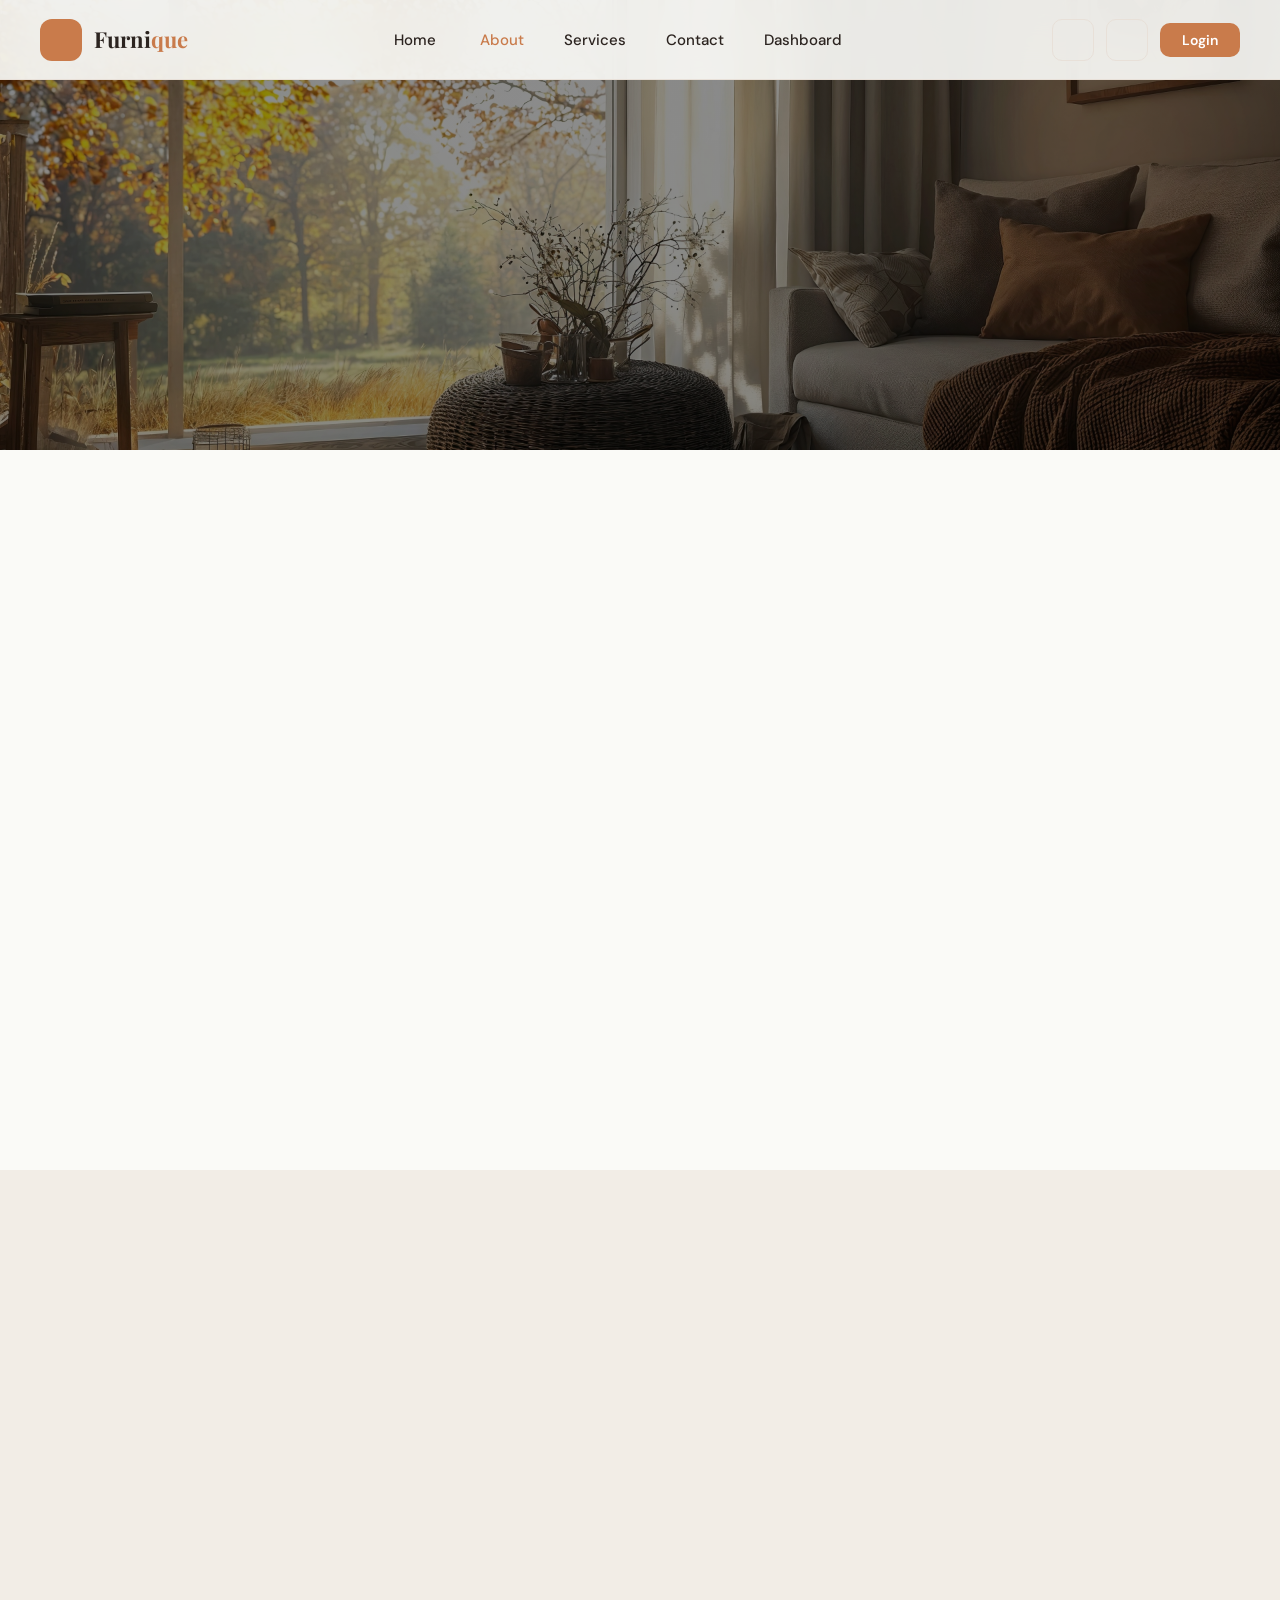
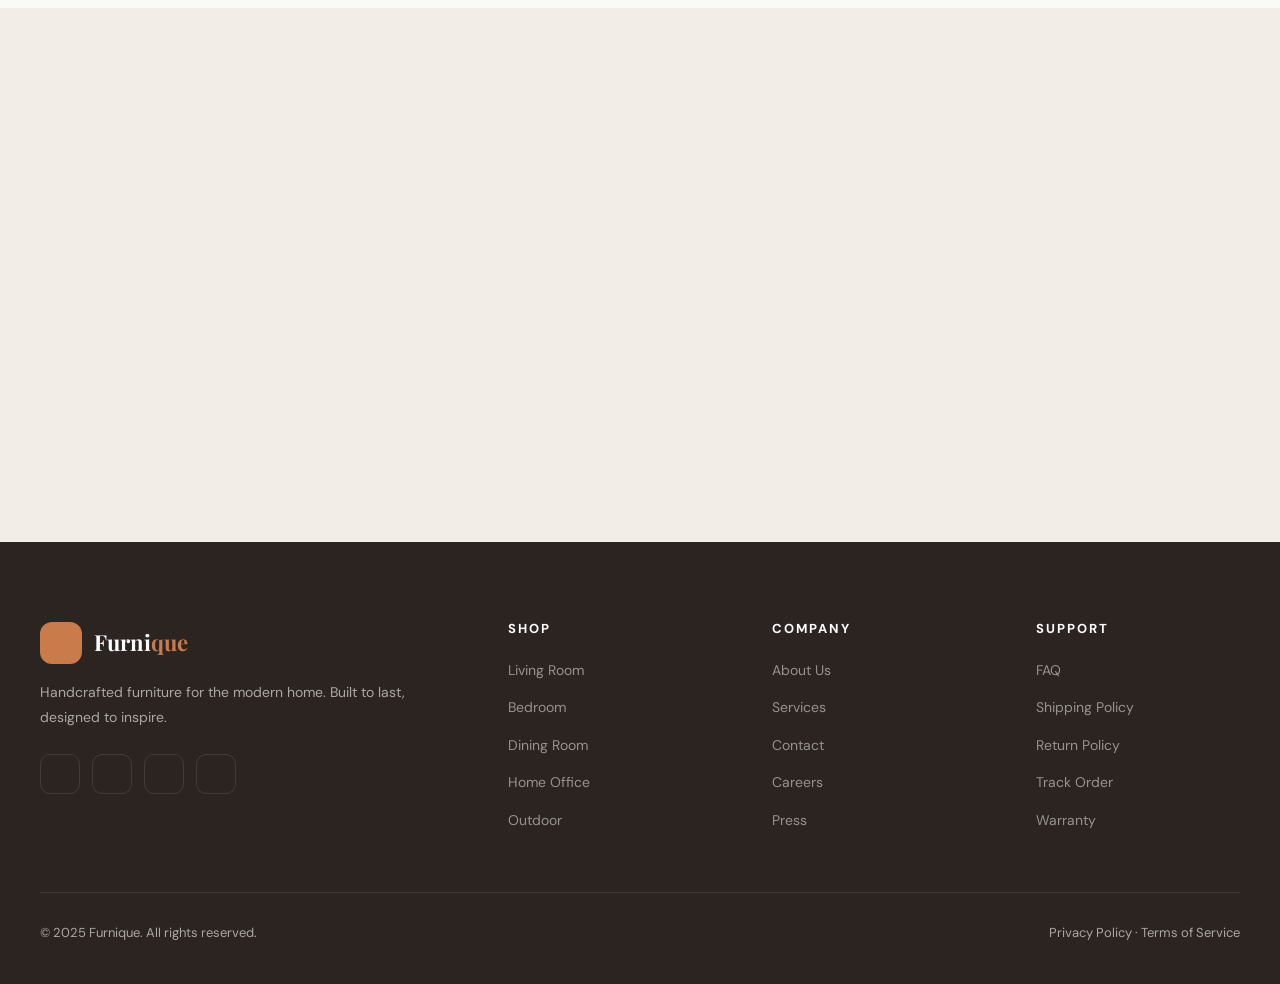
==== about.html @ b7946d6b "Initial commit" ====
<!DOCTYPE html>
<html lang="en" id="html-root">
<head>
  <meta charset="UTF-8" />
  <meta name="viewport" content="width=device-width,initial-scale=1.0" />
  <title>About Us | Furnique Premium Furniture</title>
  <meta name="description" content="Learn the story behind Furnique — 15 years of handcrafted furniture, design passion, and commitment to your dream home." />
  <link rel="stylesheet" href="style.css" />
  <link rel="icon" type="image/svg+xml" href="data:image/svg+xml,<svg xmlns='http://www.w3.org/2000/svg' viewBox='0 0 32 32'><rect width='32' height='32' rx='8' fill='%23C97B4B'/><text x='50%25' y='65%25' text-anchor='middle' font-size='20' fill='white' font-family='serif'>F</text></svg>" />
  <script src="https://unpkg.com/lucide@latest"></script>
</head>
<body>

  <div class="overlay" id="overlay" onclick="closeMobileNav()"></div>

  <nav class="mobile-nav" id="mobileNav">
    <div class="mobile-nav-header" style="height: 60px;">
      <button class="mobile-nav-close" onclick="closeMobileNav()"><i data-lucide="x"></i></button>
    </div>
    <ul>
      <li><a href="#" onclick="toggleMobileSub('mHome',event)">Home <i data-lucide="chevron-down"></i></a>
        <ul class="mobile-sub" id="mHome"><li><a href="index.html">Home 1</a></li><li><a href="home2.html">Home 2</a></li></ul></li>
      <li><a href="about.html" class="active">About</a></li>
      <li><a href="services.html">Services</a></li>
      <li><a href="contact.html">Contact</a></li>
      <li><a href="#" onclick="toggleMobileSub('mDash',event)">Dashboard <i data-lucide="chevron-down"></i></a>
        <ul class="mobile-sub" id="mDash">
          <li><a href="user-dashboard.html">User Dashboard</a></li>
          <li><a href="admin-dashboard.html">Admin Dashboard</a></li>
        </ul>
      </li>
    </ul>
    <a href="login.html" class="mobile-shop-btn">Login</a>
  </nav>

  <header class="header" id="mainHeader">
    <a href="index.html" class="logo">
      <div class="logo-icon"><i data-lucide="armchair"></i></div>
      <span class="logo-text">Furni<span>que</span></span>
    </a>
    <ul class="nav">
      <li><a href="#" onclick="toggleHeaderDropdown(this, event)">Home <i data-lucide="chevron-down"></i></a>
        <div class="dropdown"><a href="index.html">Home 1</a><a href="home2.html">Home 2</a></div></li>
      <li><a href="about.html" class="active">About</a></li>
      <li><a href="services.html">Services</a></li>
      <li><a href="contact.html">Contact</a></li>
      <li>
        <a href="#" onclick="toggleHeaderDropdown(this, event)">Dashboard <i data-lucide="chevron-down"></i></a>
        <div class="dropdown">
          <a href="user-dashboard.html">User Dashboard</a>
          <a href="admin-dashboard.html">Admin Dashboard</a>
        </div>
      </li>
    </ul>
    <div class="header-right">
      <button class="btn-theme" onclick="toggleDir()" title="Toggle RTL/LTR"><i data-lucide="globe"></i></button>
      <button class="btn-theme" onclick="toggleTheme()"><i data-lucide="moon" id="themeIcon"></i></button>
      <a href="login.html" class="btn-shop-now">Login</a>
      <button class="hamburger" onclick="openMobileNav()"><span></span><span></span><span></span></button>
    </div>
  </header>

  <main>
    <!-- Hero -->
    <section class="hero-inner-page hero-about">
      <div class="hero-page-orb" style="width:500px;height:500px;background:radial-gradient(circle,rgba(201,123,75,0.15),transparent);top:-100px;right:-100px;"></div>
      <div class="hero-page-orb" style="width:300px;height:300px;background:radial-gradient(circle,rgba(125,155,118,0.1),transparent);bottom:-50px;left:5%;"></div>
      <div class="hero-page-content reveal">
        <h1>Our <span class="gradient-text">Story</span></h1>
        <p>15 years of passion, precision, and a love for beautiful spaces.</p>
      </div>
    </section>

    <!-- Mission -->
    <section class="section-pad">
      <div class="container">
        <div class="feature-split">
          <div class="feature-img reveal-left">
            <img src="https://images.unsplash.com/photo-1616486338812-3dadae4b4ace?auto=format&fit=crop&w=800&q=80" alt="Our Workshop" />
          </div>
          <div class="feature-content reveal-right">
            <div class="tag"><i data-lucide="heart" style="width:14px"></i> Our Mission</div>
            <h2>Crafting Spaces That <span class="gradient-text">Feel Like Home</span></h2>
            <p>Founded in 2010 in Copenhagen, Furnique was born from a simple belief: every home deserves furniture that tells its owner's unique story. We partner with master craftsmen across Scandinavia and Southeast Asia to bring you pieces that are as durable as they are beautiful.</p>
            <p style="margin-top: 16px; font-size: 16px; color: var(--text-muted); line-height: 1.8;">Today, we serve over 12,000 families across 30 countries — each one with a home they're proud to show off.</p>
            <div style="margin-top: 40px;">
              <a href="contact.html" class="btn-primary">Get in Touch <i data-lucide="arrow-right" style="width:16px"></i></a>
            </div>
          </div>
        </div>
      </div>
    </section>

    <!-- Values -->
    <section class="section-pad" style="background:var(--bg-secondary);">
      <div class="container">
        <div class="section-header reveal">
          <div class="tag"><i data-lucide="diamond" style="width:14px"></i> What We Stand For</div>
          <h2>Our Core <span class="gradient-text">Values</span></h2>
          <p>The principles that guide every piece we craft and every relationship we build.</p>
        </div>
        <div class="values-grid">
          <div class="value-card reveal">
            <div class="value-icon"><i data-lucide="leaf"></i></div>
            <h4>Sustainability</h4>
            <p>We source only from certified sustainable forests and use eco-friendly finishes across our entire range.</p>
          </div>
          <div class="value-card reveal delay-1">
            <div class="value-icon"><i data-lucide="gem"></i></div>
            <h4>Quality First</h4>
            <p>Every joint, every finish, every fabric is selected for lifetime durability and aesthetic excellence.</p>
          </div>
          <div class="value-card reveal delay-2">
            <div class="value-icon"><i data-lucide="users"></i></div>
            <h4>Customer Focus</h4>
            <p>From consultation to delivery, we're with you every step — because your satisfaction is our success.</p>
          </div>
          <div class="value-card reveal delay-3">
            <div class="value-icon"><i data-lucide="paintbrush"></i></div>
            <h4>Design Excellence</h4>
            <p>Our in-house design team pushes the boundaries of form and function every single season.</p>
          </div>
          <div class="value-card reveal delay-4">
            <div class="value-icon"><i data-lucide="shield-check"></i></div>
            <h4>Trust & Integrity</h4>
            <p>We stand behind every piece with a 10-year warranty and transparent business practices.</p>
          </div>
          <div class="value-card reveal" style="transition-delay: 0.75s">
            <div class="value-icon"><i data-lucide="globe"></i></div>
            <h4>Global Reach</h4>
            <p>Serving 30+ countries with the same level of craft and care, no matter where you call home.</p>
          </div>
        </div>
      </div>
    </section>

    <!-- Stats -->
    <div class="stats-bar">
      <div class="stats-inner">
        <div class="stat-item reveal"><span class="stat-num">2010</span><div class="stat-label">Founded</div></div>
        <div class="stat-item reveal delay-1"><span class="stat-num">12K+</span><div class="stat-label">Happy Customers</div></div>
        <div class="stat-item reveal delay-2"><span class="stat-num">30+</span><div class="stat-label">Countries Served</div></div>
        <div class="stat-item reveal delay-3"><span class="stat-num">150+</span><div class="stat-label">Craftsmen</div></div>
      </div>
    </div>

    <!-- Team -->
    <section class="section-pad">
      <div class="container">
        <div class="section-header reveal">
          <div class="tag"><i data-lucide="users" style="width:14px"></i> Meet the Team</div>
          <h2>The <span class="gradient-text">Makers</span> Behind the Magic</h2>
          <p>A passionate team of designers, craftsmen, and customer advocates.</p>
        </div>
        <div class="team-grid">
          <div class="team-card reveal">
            <div class="team-img"><img src="https://i.pravatar.cc/300?img=11" alt="CEO" /></div>
            <div class="team-info">
              <h4>Erik Lindqvist</h4>
              <p>Founder & CEO</p>
            </div>
          </div>
          <div class="team-card reveal delay-1">
            <div class="team-img"><img src="https://i.pravatar.cc/300?img=5" alt="Design Lead" /></div>
            <div class="team-info">
              <h4>Amara Osei</h4>
              <p>Head of Design</p>
            </div>
          </div>
          <div class="team-card reveal delay-2">
            <div class="team-img"><img src="https://i.pravatar.cc/300?img=15" alt="Operations" /></div>
            <div class="team-info">
              <h4>Marco Vitelli</h4>
              <p>Operations Director</p>
            </div>
          </div>
          <div class="team-card reveal delay-3">
            <div class="team-img"><img src="https://i.pravatar.cc/300?img=20" alt="Customer Success" /></div>
            <div class="team-info">
              <h4>Sofia Andrade</h4>
              <p>Customer Experience Lead</p>
            </div>
          </div>
        </div>
      </div>
    </section>

    <!-- CTA -->
    <section class="section-pad" style="background:var(--bg-secondary)">
      <div class="container">
        <div class="newsletter-box reveal">
          <h2>Ready to Transform <span style="font-style:italic">Your Home?</span></h2>
          <p>Book a free design consultation and let our experts help you craft the perfect space.</p>
          <div style="display:flex;gap:16px;justify-content:center;flex-wrap:wrap;position:relative;z-index:1;">
            <a href="contact.html" class="btn-primary" style="background:#fff;color:var(--accent)">Book Consultation <i data-lucide="calendar" style="width:16px"></i></a>
            <a href="index.html" class="btn-primary" style="background:rgba(255,255,255,0.15)">Explore Shop <i data-lucide="arrow-right" style="width:16px"></i></a>
          </div>
        </div>
      </div>
    </section>
  </main>

  <footer class="footer">
    <div class="footer-inner">
      <div class="footer-brand">
        <a href="index.html" class="logo"><div class="logo-icon"><i data-lucide="armchair"></i></div><span class="logo-text">Furni<span>que</span></span></a>
        <p class="footer-desc">Handcrafted furniture for the modern home. Built to last, designed to inspire.</p>
        <div class="footer-socials">
          <a href="#" class="social-btn"><i data-lucide="instagram" style="width:18px"></i></a>
          <a href="#" class="social-btn"><i data-lucide="facebook" style="width:18px"></i></a>
          <a href="#" class="social-btn"><i data-lucide="twitter" style="width:18px"></i></a>
          <a href="#" class="social-btn"><i data-lucide="youtube" style="width:18px"></i></a>
        </div>
      </div>
      <div class="footer-col"><h5>Shop</h5><ul><li><a href="#">Living Room</a></li><li><a href="#">Bedroom</a></li><li><a href="#">Dining Room</a></li><li><a href="#">Home Office</a></li><li><a href="#">Outdoor</a></li></ul></div>
      <div class="footer-col"><h5>Company</h5><ul><li><a href="about.html" class="active">About Us</a></li><li><a href="services.html">Services</a></li><li><a href="contact.html">Contact</a></li><li><a href="#">Careers</a></li><li><a href="#">Press</a></li></ul></div>
      <div class="footer-col"><h5>Support</h5><ul><li><a href="#">FAQ</a></li><li><a href="#">Shipping Policy</a></li><li><a href="#">Return Policy</a></li><li><a href="#">Track Order</a></li><li><a href="#">Warranty</a></li></ul></div>
    </div>
    <div class="footer-bottom"><p>© 2025 Furnique. All rights reserved.</p><p>Privacy Policy · Terms of Service</p></div>
  </footer>

  <script>
    lucide.createIcons();
    window.addEventListener('scroll', () => document.getElementById('mainHeader').classList.toggle('scrolled', window.scrollY > 50));
    function toggleTheme() { document.body.classList.toggle('dark'); const i = document.getElementById('themeIcon'); i.setAttribute('data-lucide', document.body.classList.contains('dark') ? 'sun' : 'moon'); lucide.createIcons(); }
    function toggleDir() { const h = document.documentElement; h.setAttribute('dir', h.getAttribute('dir') === 'rtl' ? 'ltr' : 'rtl'); }
    function openMobileNav() { document.getElementById('mobileNav').classList.add('open'); document.getElementById('overlay').classList.add('open'); document.querySelectorAll('.mobile-sub').forEach(s => s.classList.remove('open')); }
    function closeMobileNav() { document.getElementById('mobileNav').classList.remove('open'); document.getElementById('overlay').classList.remove('open'); }
    function toggleMobileSub(id, e) { e.preventDefault(); document.getElementById(id).classList.toggle('open'); }
    function toggleHeaderDropdown(el, e) {
      e.preventDefault(); e.stopPropagation();
      const d = el.nextElementSibling;
      document.querySelectorAll('.dropdown').forEach(dd => { if (dd !== d) dd.classList.remove('open'); });
      d.classList.toggle('open');
    }
    window.addEventListener('click', (e) => {
      if (!e.target.closest('.nav > li')) {
        document.querySelectorAll('.dropdown').forEach(d => d.classList.remove('open'));
      }
    });
    const ro = new IntersectionObserver(e => e.forEach(x => { if (x.isIntersecting) x.target.classList.add('visible'); }), { threshold: 0.1 });
    document.querySelectorAll('.reveal, .reveal-left, .reveal-right').forEach(el => ro.observe(el));
  </script>
</body>
</html>
---- style.css ----
/* ═══════════════════════════════════════════════════
   FURNIQUE — Premium Furniture E-Commerce
   Font: Playfair Display (headings) + DM Sans (body)
═══════════════════════════════════════════════════ */

@import url('https://fonts.googleapis.com/css2?family=Playfair+Display:ital,wght@0,400;0,600;0,700;0,800;1,400;1,700&family=DM+Sans:wght@300;400;500;600;700&display=swap');

/* ── CSS Variables ─────────────────────────────── */
:root {
  --bg-primary: #FAFAF7;
  --bg-secondary: #F2EDE6;
  --bg-card: #FFFFFF;
  --bg-card2: #F7F4EF;
  --text-primary: #2C2420;
  --text-muted: #8B7D75;
  --accent: #C97B4B;
  /* terracotta */
  --accent-dark: #A35D30;
  --sage: #7D9B76;
  --navy: #2D3A5E;
  --cream: #F2EDE6;
  --border: #E8E0D8;
  --border-dark: #D0C5BA;
  --shadow: 0 4px 30px rgba(44, 36, 32, 0.08);
  --shadow-lg: 0 20px 60px rgba(44, 36, 32, 0.15);
  --radius: 16px;
  --radius-lg: 32px;
  --transition: 0.3s ease;
  --header-h: 80px;
}

/* Dark theme */
.dark {
  --bg-primary: #1A1714;
  --bg-secondary: #211E1A;
  --bg-card: #272220;
  --bg-card2: #2E2A26;
  --text-primary: #F5EFE8;
  --text-muted: #A09080;
  --border: rgba(255, 255, 255, 0.08);
  --border-dark: rgba(255, 255, 255, 0.15);
  --shadow: 0 4px 30px rgba(0, 0, 0, 0.4);
  --shadow-lg: 0 20px 60px rgba(0, 0, 0, 0.6);
}

/* ── Reset ──────────────────────────────────────── */
*,
*::before,
*::after {
  box-sizing: border-box;
  margin: 0;
  padding: 0;
}

html {
  scroll-behavior: smooth;
}

body {
  font-family: 'DM Sans', sans-serif;
  background: var(--bg-primary);
  color: var(--text-primary);
  line-height: 1.6;
  transition: background var(--transition), color var(--transition);
  overflow-x: hidden;
}

img {
  max-width: 100%;
  display: block;
}

a {
  color: inherit;
}

ul {
  list-style: none;
}

button {
  cursor: pointer;
  font-family: inherit;
}

/* ── Typography ─────────────────────────────────── */
h1,
h2,
h3,
h4,
h5 {
  font-family: 'Playfair Display', serif;
  line-height: 1.15;
  color: var(--text-primary);
}

.gradient-text {
  background: linear-gradient(135deg, var(--accent), #E8A87C, var(--accent-dark));
  -webkit-background-clip: text;
  -webkit-text-fill-color: transparent;
  background-clip: text;
}

.tag {
  display: inline-flex;
  align-items: center;
  gap: 8px;
  background: rgba(201, 123, 75, 0.1);
  border: 1px solid rgba(201, 123, 75, 0.3);
  color: var(--accent);
  padding: 6px 16px;
  border-radius: 50px;
  font-size: 12px;
  font-weight: 600;
  letter-spacing: 2px;
  text-transform: uppercase;
  margin-bottom: 20px;
}

/* ── Container ──────────────────────────────────── */
.container {
  max-width: 1280px;
  margin: 0 auto;
  padding: 0 40px;
}

.section-pad {
  padding: 100px 40px;
}

/* ── Section Header ─────────────────────────────── */
.section-header {
  text-align: center;
  margin-bottom: 60px;
}

.section-header h2 {
  font-size: clamp(32px, 4vw, 52px);
  margin-bottom: 16px;
}

.section-header p {
  color: var(--text-muted);
  font-size: 16px;
  max-width: 520px;
  margin: 0 auto;
}

/* ── Buttons ────────────────────────────────────── */
.btn-primary {
  display: inline-flex;
  align-items: center;
  gap: 10px;
  background: var(--accent);
  color: #fff;
  padding: 16px 34px;
  border-radius: 50px;
  font-family: 'DM Sans', sans-serif;
  font-weight: 600;
  font-size: 15px;
  border: none;
  text-decoration: none;
  transition: all 0.3s ease;
  line-height: 1;
}

.btn-primary:hover {
  background: var(--accent-dark);
  transform: translateY(-2px);
  box-shadow: 0 12px 30px rgba(201, 123, 75, 0.4);
}

.btn-secondary {
  display: inline-flex;
  align-items: center;
  gap: 10px;
  background: transparent;
  color: var(--text-primary);
  padding: 16px 34px;
  border-radius: 50px;
  font-family: 'DM Sans', sans-serif;
  font-weight: 600;
  font-size: 15px;
  border: 2px solid var(--border-dark);
  text-decoration: none;
  transition: all 0.3s ease;
  line-height: 1;
}

.btn-secondary:hover {
  border-color: var(--accent);
  color: var(--accent);
  transform: translateY(-2px);
}

.btn-outline {
  display: inline-flex;
  align-items: center;
  gap: 10px;
  background: transparent;
  color: var(--accent);
  padding: 12px 28px;
  border-radius: 50px;
  font-weight: 600;
  font-size: 14px;
  border: 2px solid var(--accent);
  text-decoration: none;
  transition: all 0.3s ease;
}

.btn-outline:hover {
  background: var(--accent);
  color: #fff;
}

/* ── Header ─────────────────────────────────────── */
.header {
  position: fixed;
  top: 0;
  left: 0;
  right: 0;
  z-index: 1000;
  height: var(--header-h);
  display: flex;
  align-items: center;
  justify-content: space-between;
  padding: 0 40px;
  background: rgba(250, 250, 247, 0.92);
  backdrop-filter: blur(20px);
  border-bottom: 1px solid var(--border);
  transition: all var(--transition);
}

@media (max-width: 768px) {
  .header { padding: 0 20px; }
  .header-right { gap: 8px; }
}

@media (max-width: 480px) {
  .header { padding: 0 12px; }
  .header-right { gap: 6px; }
  .logo { gap: 8px; }
}

.dark .header {
  background: rgba(26, 23, 20, 0.92);
}

.header.scrolled {
  box-shadow: var(--shadow);
}

/* Logo */
.logo {
  display: flex;
  align-items: center;
  gap: 12px;
  text-decoration: none;
}

.logo-icon {
  width: 42px;
  height: 42px;
  background: var(--accent);
  border-radius: 12px;
  display: flex;
  align-items: center;
  justify-content: center;
  color: #fff;
}

.logo-icon svg {
  width: 22px;
  height: 22px;
}

.logo-text {
  font-family: 'Playfair Display', serif;
  font-size: 22px;
  font-weight: 700;
  color: var(--text-primary);
}

.logo-text span {
  color: var(--accent);
}

/* Nav */
.nav {
  display: flex;
  align-items: center;
  gap: 8px;
}

.nav>li {
  position: relative;
}

.nav>li>a {
  display: flex;
  align-items: center;
  gap: 4px;
  padding: 8px 16px;
  font-size: 15px;
  font-weight: 500;
  color: var(--text-primary);
  text-decoration: none;
  border-radius: 8px;
  transition: all var(--transition);
}

.nav>li>a:hover,
.nav>li>a.active {
  color: var(--accent);
}

.nav>li>a .lucide {
  width: 14px;
  height: 14px;
}

/* Dropdown */
.dropdown {
  display: none;
  position: absolute;
  top: calc(100% + 10px);
  left: 50%;
  transform: translateX(-50%);
  background: var(--bg-card);
  border: 1px solid var(--border);
  border-radius: 16px;
  padding: 8px;
  min-width: 180px;
  box-shadow: var(--shadow-lg);
  z-index: 100;
}

.dropdown.open {
  display: block;
}

.dropdown a {
  display: block;
  padding: 10px 16px;
  font-size: 14px;
  font-weight: 500;
  color: var(--text-muted);
  text-decoration: none;
  border-radius: 10px;
  transition: all var(--transition);
  white-space: nowrap;
}

.dropdown a:hover,
.dropdown a.active {
  background: var(--bg-secondary);
  color: var(--accent);
}

/* Header Right */
.header-right {
  display: flex;
  align-items: center;
  gap: 12px;
}

.btn-header-icon {
  width: 42px;
  height: 42px;
  border-radius: 10px;
  border: 1px solid var(--border);
  background: transparent;
  color: var(--text-primary);
  display: flex;
  align-items: center;
  justify-content: center;
  transition: all var(--transition);
  position: relative;
}

.btn-header-icon:hover {
  background: var(--bg-secondary);
  border-color: var(--accent);
  color: var(--accent);
}

.btn-header-icon .badge {
  position: absolute;
  top: -5px;
  right: -5px;
  width: 18px;
  height: 18px;
  background: var(--accent);
  border-radius: 50%;
  font-size: 10px;
  font-weight: 700;
  color: #fff;
  display: flex;
  align-items: center;
  justify-content: center;
}

.btn-shop-now {
  background: var(--accent);
  color: #fff;
  border: none;
  padding: 10px 22px;
  border-radius: 10px;
  font-family: 'DM Sans', sans-serif;
  font-weight: 600;
  font-size: 14px;
  text-decoration: none;
  transition: all var(--transition);
  line-height: 1;
  display: flex;
  align-items: center;
  gap: 6px;
}

.btn-shop-now:hover {
  background: var(--accent-dark);
  transform: translateY(-2px);
}

/* Hamburger */
.hamburger {
  display: none;
  flex-direction: column;
  gap: 5px;
  background: none;
  border: none;
  padding: 4px;
}

.hamburger span {
  display: block;
  width: 24px;
  height: 2px;
  background: var(--text-primary);
  border-radius: 2px;
  transition: all var(--transition);
}

/* Theme Toggle */
.btn-theme {
  width: 42px;
  height: 42px;
  border-radius: 10px;
  border: 1px solid var(--border);
  background: transparent;
  color: var(--text-primary);
  display: flex;
  align-items: center;
  justify-content: center;
  transition: all var(--transition);
}

.btn-theme:hover {
  border-color: var(--accent);
  color: var(--accent);
}

/* ── Mobile Nav ─────────────────────────────────── */
.overlay {
  display: none;
  position: fixed;
  inset: 0;
  background: rgba(0, 0, 0, 0.5);
  z-index: 999;
}

.overlay.open {
  display: block;
}

.mobile-nav {
  position: fixed;
  top: 0;
  left: -100%;
  width: 300px;
  height: 100%;
  background: var(--bg-card);
  z-index: 1001;
  padding: 30px 24px;
  overflow-y: auto;
  transition: left 0.4s ease;
  border-right: 1px solid var(--border);
}

.mobile-nav.open {
  left: 0;
}

.mobile-nav-header {
  display: flex;
  align-items: center;
  justify-content: space-between;
  margin-bottom: 30px;
}

.mobile-nav-close {
  width: 36px;
  height: 36px;
  border-radius: 8px;
  border: 1px solid var(--border);
  background: transparent;
  color: var(--text-muted);
  display: flex;
  align-items: center;
  justify-content: center;
}

.mobile-nav ul {
  display: flex;
  flex-direction: column;
  gap: 4px;
}

.mobile-nav ul li a {
  display: flex;
  align-items: center;
  justify-content: space-between;
  padding: 14px 16px;
  color: var(--text-primary);
  text-decoration: none;
  font-size: 15px;
  font-weight: 500;
  border-radius: 10px;
  transition: all var(--transition);
}

.mobile-nav ul li a:hover {
  background: var(--bg-secondary);
  color: var(--accent);
}

.mobile-nav .mobile-sub {
  display: none;
  padding-left: 16px;
}

.mobile-nav .mobile-sub.open {
  display: flex;
  flex-direction: column;
  gap: 4px;
}

.mobile-shop-btn {
  display: block;
  width: calc(100% - 32px);
  margin: 20px 16px;
  background: var(--accent);
  color: #fff;
  text-align: center;
  padding: 16px;
  border-radius: 12px;
  font-weight: 700;
  font-size: 15px;
  text-decoration: none;
}

/* ── Hero Section ───────────────────────────────── */
.hero {
  min-height: 100vh;
  display: flex;
  align-items: center;
  position: relative;
  overflow: hidden;
  background: var(--bg-primary);
  padding-top: var(--header-h);
}

.hero-bg {
  position: absolute;
  inset: 0;
  background: radial-gradient(ellipse 70% 60% at 70% 50%, rgba(201, 123, 75, 0.08), transparent 70%);
  pointer-events: none;
}

.hero-orb {
  position: absolute;
  border-radius: 50%;
  filter: blur(100px);
  pointer-events: none;
}

.hero-orb-1 {
  width: 600px;
  height: 600px;
  background: radial-gradient(circle, rgba(201, 123, 75, 0.12), transparent);
  top: -100px;
  right: -100px;
}

.hero-orb-2 {
  width: 400px;
  height: 400px;
  background: radial-gradient(circle, rgba(125, 155, 118, 0.1), transparent);
  bottom: -50px;
  left: 10%;
}

.hero-inner {
  display: grid;
  grid-template-columns: 1fr 1fr;
  gap: 80px;
  align-items: center;
  max-width: 1280px;
  margin: 0 auto;
  padding: 80px 40px;
  position: relative;
  z-index: 5;
}


.hero-content h1 {
  font-size: clamp(42px, 5.5vw, 76px);
  font-weight: 800;
  line-height: 1.05;
  margin-bottom: 24px;
}

.hero-content p {
  font-size: 18px;
  color: var(--text-muted);
  margin-bottom: 40px;
  line-height: 1.8;
  max-width: 480px;
}

.hero-btns {
  display: flex;
  gap: 16px;
  flex-wrap: wrap;
}

.hero-stats {
  display: flex;
  gap: 40px;
  margin-top: 60px;
  padding-top: 40px;
  border-top: 1px solid var(--border);
}

.hero-stat-num {
  font-family: 'Playfair Display', serif;
  font-size: 32px;
  font-weight: 700;
  color: var(--accent);
}

.hero-stat-label {
  font-size: 13px;
  color: var(--text-muted);
  font-weight: 500;
  margin-top: 4px;
}

/* Hero Visual */
.hero-visual {
  position: relative;
}

.hero-img-frame {
  position: relative;
  border-radius: 40px;
  overflow: hidden;
  aspect-ratio: 4/5;
  background: var(--bg-secondary);
}

.hero-img-frame img {
  width: 100%;
  height: 100%;
  object-fit: cover;
  transition: transform 8s ease;
}

.hero-img-frame:hover img {
  transform: none;
}

.hero-badge {
  position: absolute;
  background: var(--bg-card);
  border: 1px solid var(--border);
  border-radius: 20px;
  padding: 16px 24px;
  box-shadow: var(--shadow-lg);
  display: flex;
  align-items: center;
  gap: 14px;
  animation: floatBadge 4s ease-in-out infinite;
}

.hero-badge-1 {
  bottom: 40px;
  left: -40px;
}

.hero-badge-2 {
  top: 40px;
  right: -30px;
}

.hero-badge-icon {
  width: 44px;
  height: 44px;
  background: rgba(201, 123, 75, 0.12);
  border-radius: 12px;
  display: flex;
  align-items: center;
  justify-content: center;
  color: var(--accent);
}

.hero-badge strong {
  font-size: 16px;
  font-family: 'Playfair Display', serif;
}

.hero-badge span {
  font-size: 12px;
  color: var(--text-muted);
  display: block;
  margin-top: 2px;
}

@keyframes floatBadge {

  0%,
  100% {
    transform: translateY(0);
  }

  50% {
    transform: translateY(-10px);
  }
}

/* ── Ticker ─────────────────────────────────────── */
.ticker {
  background: var(--accent);
  padding: 16px 0;
  overflow: hidden;
}

.ticker-wrap {
  display: flex;
  animation: ticker 30s linear infinite;
  width: max-content;
}

.ticker-item {
  white-space: nowrap;
  padding: 0 50px;
  font-size: 13px;
  font-weight: 700;
  letter-spacing: 3px;
  text-transform: uppercase;
  color: #fff;
  display: flex;
  align-items: center;
  gap: 20px;
}

.ticker-dot {
  width: 6px;
  height: 6px;
  background: rgba(255, 255, 255, 0.5);
  border-radius: 50%;
}

@keyframes ticker {
  0% {
    transform: translateX(0);
  }

  100% {
    transform: translateX(-50%);
  }
}

/* ── Category Grid ──────────────────────────────── */
.cat-grid {
  display: grid;
  grid-template-columns: repeat(6, 1fr);
  gap: 20px;
}

.cat-card {
  background: var(--bg-card);
  border: 1px solid var(--border);
  border-radius: var(--radius-lg);
  padding: 30px 20px;
  text-align: center;
  text-decoration: none;
  transition: all 0.4s ease;
  display: block;
}

.cat-card:hover {
  transform: translateY(-8px);
  border-color: var(--accent);
  box-shadow: 0 20px 50px rgba(201, 123, 75, 0.12);
}

.cat-icon {
  width: 64px;
  height: 64px;
  background: rgba(201, 123, 75, 0.1);
  border-radius: 20px;
  display: flex;
  align-items: center;
  justify-content: center;
  margin: 0 auto 16px;
  color: var(--accent);
  transition: all 0.4s ease;
}

.cat-card:hover .cat-icon {
  background: var(--accent);
  color: #fff;
  transform: scale(1.1);
}

.cat-card h4 {
  font-size: 15px;
  font-weight: 600;
  font-family: 'DM Sans', sans-serif;
  color: var(--text-primary);
  margin-bottom: 6px;
}

.cat-card span {
  font-size: 12px;
  color: var(--text-muted);
}

/* ── Product Cards ──────────────────────────────── */
.products-grid {
  display: grid;
  grid-template-columns: repeat(4, 1fr);
  gap: 28px;
}

.product-card {
  background: var(--bg-card);
  border: 1px solid var(--border);
  border-radius: var(--radius-lg);
  overflow: hidden;
  transition: all 0.4s ease;
  position: relative;
}

.product-card:hover {
  transform: translateY(-6px);
  box-shadow: var(--shadow-lg);
  border-color: var(--border-dark);
}

.product-img {
  position: relative;
  aspect-ratio: 4/3;
  background: var(--bg-secondary);
  overflow: hidden;
}

.product-img img {
  width: 100%;
  height: 100%;
  object-fit: cover;
  transition: transform 0.5s ease;
}

.product-card:hover .product-img img {
  transform: scale(1.05);
}

.product-badge {
  position: absolute;
  top: 14px;
  left: 14px;
  background: var(--accent);
  color: #fff;
  padding: 5px 12px;
  border-radius: 50px;
  font-size: 11px;
  font-weight: 700;
  text-transform: uppercase;
  letter-spacing: 1px;
}

.product-badge.sale {
  background: #E05C5C;
}

.product-badge.new {
  background: var(--sage);
}

.product-actions {
  position: absolute;
  top: 14px;
  right: 14px;
  display: flex;
  flex-direction: column;
  gap: 8px;
  opacity: 0;
  transform: translateX(10px);
  transition: all 0.3s ease;
}

.product-card:hover .product-actions {
  opacity: 1;
  transform: translateX(0);
}

.product-action-btn {
  width: 36px;
  height: 36px;
  background: var(--bg-card);
  border: 1px solid var(--border);
  border-radius: 10px;
  display: flex;
  align-items: center;
  justify-content: center;
  color: var(--text-muted);
  transition: all 0.2s;
}

.product-action-btn:hover {
  background: var(--accent);
  color: #fff;
  border-color: var(--accent);
}

.product-info {
  padding: 20px;
}

.product-cat {
  font-size: 11px;
  text-transform: uppercase;
  letter-spacing: 2px;
  color: var(--accent);
  font-weight: 600;
  margin-bottom: 8px;
}

.product-name {
  font-family: 'Playfair Display', serif;
  font-size: 18px;
  font-weight: 600;
  margin-bottom: 8px;
  color: var(--text-primary);
}

.product-rating {
  display: flex;
  align-items: center;
  gap: 6px;
  margin-bottom: 14px;
}

.stars {
  color: var(--accent);
  font-size: 13px;
}

.rating-count {
  font-size: 12px;
  color: var(--text-muted);
}

.product-footer {
  display: flex;
  align-items: center;
  justify-content: space-between;
}

.product-price {
  font-family: 'Playfair Display', serif;
  font-size: 22px;
  font-weight: 700;
  color: var(--text-primary);
}

.product-price-old {
  font-size: 14px;
  color: var(--text-muted);
  text-decoration: line-through;
  margin-left: 6px;
}

.btn-add-cart {
  width: 40px;
  height: 40px;
  background: var(--accent);
  border: none;
  border-radius: 12px;
  display: flex;
  align-items: center;
  justify-content: center;
  color: #fff;
  transition: all 0.3s;
}

.btn-add-cart:hover {
  background: var(--accent-dark);
  transform: scale(1.1);
}

/* ── Feature Split ──────────────────────────────── */
.feature-split {
  display: grid;
  grid-template-columns: 1fr 1fr;
  gap: 80px;
  align-items: center;
}

.feature-split.reverse {
  direction: rtl;
}

.feature-split.reverse * {
  direction: ltr;
}

.feature-img {
  position: relative;
  border-radius: var(--radius-lg);
  overflow: hidden;
  aspect-ratio: 1;
  background: var(--bg-secondary);
}

.feature-img img {
  width: 100%;
  height: 100%;
  object-fit: cover;
}

.feature-content h2 {
  font-size: clamp(28px, 3.5vw, 44px);
  margin-bottom: 20px;
}

.feature-content p {
  font-size: 16px;
  color: var(--text-muted);
  line-height: 1.8;
  margin-bottom: 30px;
}

.feature-points {
  margin-bottom: 40px;
  display: flex;
  flex-direction: column;
  gap: 16px;
}

.feature-point {
  display: flex;
  align-items: flex-start;
  gap: 16px;
}

.feature-point-icon {
  width: 44px;
  height: 44px;
  background: rgba(201, 123, 75, 0.1);
  border-radius: 12px;
  display: flex;
  align-items: center;
  justify-content: center;
  color: var(--accent);
  flex-shrink: 0;
}

.feature-point-text h5 {
  font-family: 'DM Sans', sans-serif;
  font-weight: 700;
  margin-bottom: 4px;
}

.feature-point-text p {
  font-size: 14px;
  color: var(--text-muted);
  margin: 0;
}

/* ── Stats ──────────────────────────────────────── */
.stats-bar {
  background: var(--accent);
  padding: 60px 40px;
}

.stats-inner {
  display: grid;
  grid-template-columns: repeat(4, 1fr);
  gap: 40px;
  max-width: 1280px;
  margin: 0 auto;
}

.stat-item {
  text-align: center;
}

.stat-num {
  font-family: 'Playfair Display', serif;
  font-size: 48px;
  font-weight: 700;
  color: #fff;
  display: block;
}

.stat-label {
  font-size: 14px;
  color: rgba(255, 255, 255, 0.7);
  margin-top: 6px;
  font-weight: 500;
}

/* ── Testimonials ───────────────────────────────── */
.testimonials-grid {
  display: grid;
  grid-template-columns: repeat(3, 1fr);
  gap: 28px;
}

.testimonial-card {
  background: var(--bg-card);
  border: 1px solid var(--border);
  border-radius: var(--radius-lg);
  padding: 36px;
  transition: all 0.4s ease;
}

.testimonial-card:hover {
  transform: translateY(-6px);
  box-shadow: var(--shadow-lg);
  border-color: var(--accent);
}

.quote-icon {
  font-size: 40px;
  color: var(--accent);
  opacity: 0.3;
  line-height: 1;
  margin-bottom: 16px;
}

.testimonial-text {
  font-size: 15px;
  line-height: 1.8;
  color: var(--text-muted);
  margin-bottom: 24px;
  font-style: italic;
}

.testimonial-author {
  display: flex;
  align-items: center;
  gap: 14px;
}

.author-avatar {
  width: 48px;
  height: 48px;
  border-radius: 50%;
  background: var(--bg-secondary);
  border: 2px solid var(--border);
  overflow: hidden;
}

.author-avatar img {
  width: 100%;
  height: 100%;
  object-fit: cover;
}

.author-name {
  font-weight: 700;
  font-size: 15px;
}

.author-role {
  font-size: 12px;
  color: var(--text-muted);
}

/* ── Newsletter ─────────────────────────────────── */
.newsletter-box {
  background: linear-gradient(135deg, var(--accent), var(--accent-dark));
  border-radius: var(--radius-lg);
  padding: 80px 60px;
  text-align: center;
  position: relative;
  overflow: hidden;
}

.newsletter-box::before {
  content: '';
  position: absolute;
  top: -50%;
  left: -50%;
  width: 200%;
  height: 200%;
  background: radial-gradient(ellipse at 50% 50%, rgba(255, 255, 255, 0.08), transparent 60%);
  animation: spin 25s linear infinite;
}

.newsletter-box h2 {
  font-size: clamp(28px, 4vw, 44px);
  color: #fff;
  margin-bottom: 14px;
}

.newsletter-box p {
  color: rgba(255, 255, 255, 0.8);
  font-size: 16px;
  margin-bottom: 36px;
}

.newsletter-form {
  display: flex;
  gap: 12px;
  max-width: 500px;
  margin: 0 auto;
  position: relative;
  z-index: 1;
}

.newsletter-form input {
  flex: 1;
  background: rgba(255, 255, 255, 0.15);
  border: 1px solid rgba(255, 255, 255, 0.3);
  border-radius: 12px;
  padding: 16px 20px;
  color: #fff;
  font-size: 15px;
  font-family: 'DM Sans', sans-serif;
  outline: none;
}

.newsletter-form input::placeholder {
  color: rgba(255, 255, 255, 0.6);
}

.newsletter-form button {
  background: #fff;
  color: var(--accent);
  border: none;
  padding: 16px 28px;
  border-radius: 12px;
  font-weight: 700;
  font-size: 15px;
  white-space: nowrap;
  transition: all 0.3s;
}

.newsletter-form button:hover {
  background: var(--bg-secondary);
}

@keyframes spin {
  from {
    transform: rotate(0deg);
  }

  to {
    transform: rotate(360deg);
  }
}

/* ── Footer ─────────────────────────────────────── */
.footer {
  background: var(--text-primary);
  color: rgba(255, 255, 255, 0.6);
  padding: 80px 40px 40px;
}

.dark .footer {
  background: #0F0D0B;
}

.footer-inner {
  display: grid;
  grid-template-columns: 2fr 1fr 1fr 1fr;
  gap: 60px;
  margin-bottom: 60px;
  max-width: 1280px;
  margin: 0 auto;
  padding-bottom: 60px;
  border-bottom: 1px solid rgba(255, 255, 255, 0.1);
}

.footer-brand .logo-text {
  color: #fff;
}

.footer-desc {
  margin-top: 16px;
  font-size: 14px;
  line-height: 1.8;
  margin-bottom: 24px;
}

.footer-socials {
  display: flex;
  gap: 12px;
}

.social-btn {
  width: 40px;
  height: 40px;
  border-radius: 10px;
  border: 1px solid rgba(255, 255, 255, 0.1);
  display: flex;
  align-items: center;
  justify-content: center;
  color: rgba(255, 255, 255, 0.5);
  text-decoration: none;
  transition: all 0.3s;
}

.social-btn:hover {
  background: var(--accent);
  border-color: var(--accent);
  color: #fff;
}

.footer-col h5 {
  font-family: 'DM Sans', sans-serif;
  font-size: 13px;
  font-weight: 700;
  text-transform: uppercase;
  letter-spacing: 2px;
  color: #fff;
  margin-bottom: 20px;
}

.footer-col ul {
  display: flex;
  flex-direction: column;
  gap: 12px;
}

.footer-col ul li a {
  font-size: 14px;
  color: rgba(255, 255, 255, 0.5);
  text-decoration: none;
  transition: color 0.3s;
}

.footer-col ul li a:hover {
  color: var(--accent);
}

.footer-bottom {
  display: flex;
  justify-content: space-between;
  align-items: center;
  padding-top: 30px;
  font-size: 13px;
  max-width: 1280px;
  margin: 0 auto;
}

/* ── Reveal Animations ──────────────────────────── */
.reveal,
.reveal-left,
.reveal-right {
  opacity: 0;
  transition: all 0.7s ease;
}

.reveal {
  transform: translateY(40px);
}

.reveal-left {
  transform: translateX(-40px);
}

.reveal-right {
  transform: translateX(40px);
}

.reveal.visible,
.reveal-left.visible,
.reveal-right.visible {
  opacity: 1;
  transform: none;
}

.delay-1 {
  transition-delay: 0.15s;
}

.delay-2 {
  transition-delay: 0.3s;
}

.delay-3 {
  transition-delay: 0.45s;
}

.delay-4 {
  transition-delay: 0.6s;
}

/* ── Auth Pages ─────────────────────────────────── */
.auth-page {
  min-height: 100vh;
  display: flex;
  align-items: center;
  justify-content: center;
  padding: 80px 20px;
  position: relative;
  overflow: hidden;
  background: var(--bg-secondary);
}

.auth-orb {
  position: absolute;
  border-radius: 50%;
  filter: blur(100px);
  pointer-events: none;
}

.auth-orb-1 {
  width: 500px;
  height: 500px;
  background: radial-gradient(circle, rgba(201, 123, 75, 0.15), transparent);
  top: -100px;
  right: -100px;
}

.auth-orb-2 {
  width: 400px;
  height: 400px;
  background: radial-gradient(circle, rgba(125, 155, 118, 0.1), transparent);
  bottom: -50px;
  left: -50px;
}

.auth-card {
  width: 100%;
  max-width: 480px;
  background: var(--bg-card);
  border: 1px solid var(--border);
  border-radius: 40px;
  padding: 60px 50px;
  position: relative;
  z-index: 10;
  box-shadow: var(--shadow-lg);
}

.auth-controls {
  position: absolute;
  top: 20px;
  right: 20px;
  z-index: 100;
}

.auth-header {
  text-align: center;
  margin-bottom: 40px;
}

.auth-header h1 {
  font-size: 32px;
  margin-bottom: 10px;
}

.auth-header p {
  color: var(--text-muted);
  font-size: 15px;
}

.auth-logo {
  display: flex;
  justify-content: center;
  margin-bottom: 28px;
}

.auth-footer {
  margin-top: 30px;
  text-align: center;
  font-size: 14px;
  color: var(--text-muted);
}

.auth-footer a {
  color: var(--accent);
  font-weight: 700;
  text-decoration: none;
}

/* Form */
.form-group {
  margin-bottom: 24px;
}

.form-group label {
  display: block;
  font-size: 12px;
  font-weight: 700;
  text-transform: uppercase;
  letter-spacing: 2px;
  margin-bottom: 10px;
  color: var(--text-muted);
}

.form-input {
  width: 100%;
  background: var(--bg-secondary);
  border: 1px solid var(--border);
  border-radius: 12px;
  color: var(--text-primary);
  padding: 16px 20px;
  font-family: 'DM Sans', sans-serif;
  font-size: 15px;
  transition: all 0.3s;
}

.form-input:focus {
  outline: none;
  border-color: var(--accent);
  background: rgba(201, 123, 75, 0.04);
}

.form-extras {
  display: flex;
  justify-content: space-between;
  align-items: center;
  margin-bottom: 28px;
  font-size: 13px;
}

.remember-me {
  display: flex;
  align-items: center;
  gap: 8px;
  color: var(--text-muted);
}

.remember-me input {
  accent-color: var(--accent);
}

.forgot-link {
  color: var(--accent);
  text-decoration: none;
  font-weight: 600;
}

/* Divider */
.or-divider {
  display: flex;
  align-items: center;
  gap: 16px;
  color: var(--text-muted);
  font-size: 13px;
  font-weight: 600;
  margin: 24px 0;
  text-transform: uppercase;
  letter-spacing: 1px;
}

.or-divider::before,
.or-divider::after {
  content: '';
  flex: 1;
  height: 1px;
  background: var(--border);
}

/* Social Auth */
.btn-social-auth {
  width: 100%;
  padding: 14px;
  border-radius: 12px;
  background: var(--bg-secondary);
  border: 1px solid var(--border);
  color: var(--text-primary);
  font-family: 'DM Sans', sans-serif;
  font-weight: 600;
  font-size: 14px;
  display: flex;
  align-items: center;
  justify-content: center;
  gap: 12px;
  cursor: pointer;
  margin-bottom: 10px;
  transition: all 0.3s;
}

.btn-social-auth:hover {
  border-color: var(--accent);
}

/* Terms */
.terms-row {
  display: flex;
  align-items: flex-start;
  gap: 12px;
  margin: 20px 0;
  font-size: 13px;
  color: var(--text-muted);
}

.terms-row input {
  accent-color: var(--accent);
  margin-top: 2px;
}

.terms-row a {
  color: var(--accent);
  text-decoration: none;
  font-weight: 600;
}

/* ── Dashboard ──────────────────────────────────── */
.dashboard-layout {
  display: flex;
  min-height: 100vh;
  padding-top: var(--header-h);
}

.sidebar {
  width: 260px;
  flex-shrink: 0;
  background: var(--bg-card);
  border-right: 1px solid var(--border);
  padding: 30px 20px;
  position: fixed;
  top: var(--header-h);
  left: 0;
  height: calc(100vh - var(--header-h));
  overflow-y: auto;
  display: flex;
  flex-direction: column;
}

.dashboard-content {
  flex: 1;
  margin-left: 260px;
  padding: 40px;
  background: var(--bg-secondary);
  min-height: calc(100vh - var(--header-h));
}

.no-header .dashboard-layout {
  padding-top: 0;
}

.no-header .sidebar {
  top: 0;
  height: 100vh;
}

.no-header .dashboard-content {
  min-height: 100vh;
}

/* RTL Dashboard */
[dir="rtl"] .sidebar {
  left: auto;
  right: 0;
  border-right: none;
  border-left: 1px solid var(--border);
}

[dir="rtl"] .dashboard-content {
  margin-left: 0;
  margin-right: 260px;
}

.sidebar-section-label {
  font-size: 10px;
  font-weight: 700;
  text-transform: uppercase;
  letter-spacing: 2px;
  color: var(--text-muted);
  padding: 0 12px;
  margin: 20px 0 8px;
}

.sidebar-link {
  display: flex;
  align-items: center;
  gap: 12px;
  padding: 12px 16px;
  border-radius: 10px;
  color: var(--text-muted);
  text-decoration: none;
  font-size: 14px;
  font-weight: 500;
  transition: all 0.3s;
  margin-bottom: 4px;
}

.sidebar-link:hover,
.sidebar-link.active {
  background: rgba(201, 123, 75, 0.1);
  color: var(--accent);
}

.sidebar-link .lucide {
  width: 18px;
  height: 18px;
}

.dash-stat-grid {
  display: grid;
  grid-template-columns: repeat(4, 1fr);
  gap: 24px;
  margin-bottom: 32px;
}

.dash-stat-card {
  background: var(--bg-card);
  border: 1px solid var(--border);
  border-radius: 20px;
  padding: 28px;
  transition: all 0.3s;
}

.dash-stat-card:hover {
  transform: translateY(-4px);
  box-shadow: var(--shadow);
}

.dash-stat-icon {
  width: 50px;
  height: 50px;
  border-radius: 14px;
  background: rgba(201, 123, 75, 0.1);
  display: flex;
  align-items: center;
  justify-content: center;
  color: var(--accent);
  margin-bottom: 16px;
}

.dash-stat-num {
  font-family: 'Playfair Display', serif;
  font-size: 32px;
  font-weight: 700;
}

.dash-stat-label {
  font-size: 13px;
  color: var(--text-muted);
  margin-top: 4px;
}

.dash-stat-change {
  font-size: 12px;
  color: var(--sage);
  font-weight: 600;
  margin-top: 6px;
}

/* Page Header */
.page-header {
  margin-bottom: 30px;
}

.page-header h1 {
  font-size: 28px;
  margin-bottom: 6px;
}

.page-header p {
  color: var(--text-muted);
  font-size: 15px;
}

.dash-card {
  background: var(--bg-card);
  border: 1px solid var(--border);
  border-radius: 20px;
  padding: 28px;
  margin-bottom: 24px;
}

.dash-card-header {
  display: flex;
  justify-content: space-between;
  align-items: center;
  margin-bottom: 24px;
}

.dash-card-title {
  font-size: 18px;
  font-family: 'Playfair Display', serif;
}

/* Table */
.dash-table {
  width: 100%;
  border-collapse: collapse;
}

.dash-table th {
  text-align: left;
  padding: 10px 16px;
  font-size: 11px;
  text-transform: uppercase;
  letter-spacing: 1.5px;
  color: var(--text-muted);
  border-bottom: 1px solid var(--border);
}

.dash-table td {
  padding: 16px;
  font-size: 14px;
  border-bottom: 1px solid var(--border);
  color: var(--text-primary);
}

.dash-table tr:last-child td {
  border-bottom: none;
}

.dash-table tr:hover td {
  background: var(--bg-secondary);
}

/* Status Badge */
.status-badge {
  display: inline-flex;
  align-items: center;
  gap: 6px;
  padding: 4px 12px;
  border-radius: 50px;
  font-size: 11px;
  font-weight: 700;
  text-transform: uppercase;
  letter-spacing: 1px;
}

.status-badge.delivered {
  background: rgba(125, 155, 118, 0.15);
  color: var(--sage);
}

.status-badge.pending {
  background: rgba(201, 123, 75, 0.15);
  color: var(--accent);
}

.status-badge.cancelled {
  background: rgba(224, 92, 92, 0.15);
  color: #E05C5C;
}

/* ── About / Hero Inner ─────────────────────────── */
.hero-inner-page {
  min-height: 50vh;
  display: flex;
  align-items: center;
  justify-content: center;
  text-align: center;
  padding-top: var(--header-h);
  background: var(--bg-secondary);
  position: relative;
  overflow: hidden;
}

.hero-about {
  background: linear-gradient(rgba(0, 0, 0, 0.45), rgba(0, 0, 0, 0.45)), url('ab.jpg') center/cover;
}

.hero-about .hero-page-content h1, 
.hero-about .hero-page-content p {
  color: #fff !important;
}

.dark .hero-about {
  background: linear-gradient(rgba(0, 0, 0, 0.65), rgba(0, 0, 0, 0.65)), url('ab.jpg') center/cover;
}

.hero-services {
  background: linear-gradient(rgba(0, 0, 0, 0.45), rgba(0, 0, 0, 0.45)), url('ser.webp') center/cover;
}

.hero-services .hero-page-content h1, 
.hero-services .hero-page-content p {
  color: #fff !important;
}

.dark .hero-services {
  background: linear-gradient(rgba(0, 0, 0, 0.65), rgba(0, 0, 0, 0.65)), url('ser.webp') center/cover;
}

.hero-contact {
  background: linear-gradient(rgba(0, 0, 0, 0.45), rgba(0, 0, 0, 0.45)), url('con.jpg') center/cover;
}

.hero-contact .hero-page-content h1, 
.hero-contact .hero-page-content p {
  color: #fff !important;
}

.dark .hero-contact {
  background: linear-gradient(rgba(0, 0, 0, 0.65), rgba(0, 0, 0, 0.65)), url('con.jpg') center/cover;
}

.hero-page-orb {
  position: absolute;
  border-radius: 50%;
  filter: blur(100px);
  pointer-events: none;
}

.hero-page-content {
  position: relative;
  z-index: 5;
  padding: 80px 40px;
}

.hero-page-content h1 {
  font-size: clamp(36px, 6vw, 80px);
  margin-bottom: 20px;
}

.hero-page-content p {
  font-size: 18px;
  color: var(--text-muted);
  max-width: 600px;
  margin: 0 auto;
}

/* Breadcrumb */
.breadcrumb {
  display: flex;
  align-items: center;
  gap: 10px;
  justify-content: center;
  margin-bottom: 24px;
  font-size: 13px;
  font-weight: 600;
  text-transform: uppercase;
  letter-spacing: 2px;
  color: var(--text-muted);
}

.breadcrumb a {
  color: var(--text-muted);
  text-decoration: none;
}

.breadcrumb a:hover {
  color: var(--accent);
}

.breadcrumb span {
  color: var(--accent);
}

/* Team Grid */
.team-grid {
  display: grid;
  grid-template-columns: repeat(4, 1fr);
  gap: 28px;
}

.team-card {
  background: var(--bg-card);
  border: 1px solid var(--border);
  border-radius: var(--radius-lg);
  overflow: hidden;
  transition: all 0.4s;
  text-align: center;
}

.team-card:hover {
  transform: translateY(-8px);
  box-shadow: var(--shadow-lg);
}

.team-img {
  aspect-ratio: 1;
  background: var(--bg-secondary);
  overflow: hidden;
}

.team-img img {
  width: 100%;
  height: 100%;
  object-fit: cover;
  transition: transform 0.5s;
}

.team-card:hover .team-img img {
  transform: scale(1.05);
}

.team-info {
  padding: 24px;
}

.team-info h4 {
  font-size: 18px;
  margin-bottom: 6px;
}

.team-info p {
  font-size: 13px;
  color: var(--accent);
  font-weight: 600;
}

/* Values */
.values-grid {
  display: grid;
  grid-template-columns: repeat(3, 1fr);
  gap: 28px;
}

.value-card {
  background: var(--bg-card);
  border: 1px solid var(--border);
  border-radius: var(--radius-lg);
  padding: 40px;
  transition: all 0.4s;
}

.value-card:hover {
  transform: translateY(-6px);
  box-shadow: var(--shadow-lg);
  border-color: var(--accent);
}

.value-icon {
  width: 56px;
  height: 56px;
  background: rgba(201, 123, 75, 0.1);
  border-radius: 16px;
  display: flex;
  align-items: center;
  justify-content: center;
  color: var(--accent);
  margin-bottom: 20px;
}

.value-card h4 {
  font-size: 20px;
  margin-bottom: 12px;
}

.value-card p {
  font-size: 15px;
  color: var(--text-muted);
  line-height: 1.8;
}

/* Services */
.services-grid {
  display: grid;
  grid-template-columns: repeat(3, 1fr);
  gap: 28px;
}

.service-card {
  background: var(--bg-card);
  border: 1px solid var(--border);
  border-radius: var(--radius-lg);
  padding: 40px;
  transition: all 0.4s;
  position: relative;
  overflow: hidden;
}

.service-card::after {
  content: '';
  position: absolute;
  bottom: 0;
  left: 0;
  right: 0;
  height: 3px;
  background: var(--accent);
  transform: scaleX(0);
  transition: transform 0.4s;
  transform-origin: left;
}

.service-card:hover::after {
  transform: scaleX(1);
}

.service-card:hover {
  transform: translateY(-6px);
  box-shadow: var(--shadow-lg);
}

.service-icon {
  width: 60px;
  height: 60px;
  background: rgba(201, 123, 75, 0.1);
  border-radius: 16px;
  display: flex;
  align-items: center;
  justify-content: center;
  color: var(--accent);
  margin-bottom: 24px;
}

.service-card h4 {
  font-size: 22px;
  margin-bottom: 14px;
}

.service-card p {
  font-size: 15px;
  color: var(--text-muted);
  line-height: 1.8;
}

/* Process Steps */
.process-steps {
  display: grid;
  grid-template-columns: repeat(4, 1fr);
  gap: 28px;
  position: relative;
}

.step-card {
  background: var(--bg-card);
  border: 1px solid var(--border);
  border-radius: var(--radius-lg);
  padding: 36px;
  text-align: center;
  transition: all 0.4s;
}

.step-card:hover {
  transform: translateY(-6px);
  box-shadow: var(--shadow-lg);
}

.step-num {
  width: 56px;
  height: 56px;
  border-radius: 50%;
  background: var(--accent);
  color: #fff;
  font-family: 'Playfair Display', serif;
  font-size: 22px;
  font-weight: 700;
  display: flex;
  align-items: center;
  justify-content: center;
  margin: 0 auto 20px;
}

.step-card h4 {
  font-size: 18px;
  margin-bottom: 12px;
}

.step-card p {
  font-size: 14px;
  color: var(--text-muted);
  line-height: 1.7;
}

/* FAQ */
.faq-list {
  max-width: 800px;
  margin: 0 auto;
}

.faq-item {
  border-bottom: 1px solid var(--border);
  overflow: hidden;
}

.faq-q {
  width: 100%;
  background: none;
  border: none;
  display: flex;
  align-items: center;
  justify-content: space-between;
  padding: 22px 0;
  font-family: 'DM Sans', sans-serif;
  font-weight: 700;
  font-size: 16px;
  color: var(--text-primary);
  text-align: left;
  gap: 16px;
  transition: color 0.3s;
}

.faq-q:hover {
  color: var(--accent);
}

.faq-q .faq-icon {
  width: 28px;
  height: 28px;
  background: var(--bg-secondary);
  border: 1px solid var(--border);
  border-radius: 8px;
  display: flex;
  align-items: center;
  justify-content: center;
  flex-shrink: 0;
  font-size: 16px;
  transition: all 0.3s;
}

.faq-item.open .faq-q .faq-icon {
  background: var(--accent);
  color: #fff;
  border-color: var(--accent);
  transform: rotate(45deg);
}

.faq-a {
  max-height: 0;
  overflow: hidden;
  transition: max-height 0.4s ease;
}

.faq-a p {
  font-size: 15px;
  color: var(--text-muted);
  line-height: 1.8;
  padding-bottom: 20px;
}

.faq-item.open .faq-a {
  max-height: 200px;
}

/* Contact */
.contact-grid {
  display: grid;
  grid-template-columns: 1fr 1.5fr;
  gap: 60px;
  align-items: start;
}

.contact-info {
  display: flex;
  flex-direction: column;
  gap: 24px;
}

.contact-card {
  background: var(--bg-card);
  border: 1px solid var(--border);
  border-radius: var(--radius);
  padding: 28px;
  display: flex;
  gap: 20px;
  transition: all 0.3s;
}

.contact-card:hover {
  border-color: var(--accent);
  transform: translateX(6px);
}

.contact-card-icon {
  width: 50px;
  height: 50px;
  background: rgba(201, 123, 75, 0.1);
  border-radius: 14px;
  display: flex;
  align-items: center;
  justify-content: center;
  color: var(--accent);
  flex-shrink: 0;
}

.contact-card h5 {
  font-size: 16px;
  margin-bottom: 6px;
}

.contact-card p {
  font-size: 14px;
  color: var(--text-muted);
}

.contact-form {
  background: var(--bg-card);
  border: 1px solid var(--border);
  border-radius: var(--radius-lg);
  padding: 50px;
}

/* RTL Support */
.rtl {
  direction: rtl;
}

.rtl .header {
  flex-direction: row-reverse;
}

.rtl .hero-inner {
  direction: rtl;
}

/* ── Responsive ─────────────────────────────────── */
@media (max-width: 1200px) {
  .products-grid {
    grid-template-columns: repeat(3, 1fr);
  }

  .cat-grid {
    grid-template-columns: repeat(3, 1fr);
  }

  .team-grid {
    grid-template-columns: repeat(2, 1fr);
  }

  .dash-stat-grid {
    grid-template-columns: repeat(2, 1fr);
  }
}

@media (max-width: 1024px) {

  .container,
  .section-pad {
    padding-left: 24px;
    padding-right: 24px;
  }

  .hero-inner {
    grid-template-columns: 1fr;
    gap: 50px;
    text-align: center;
  }

  .hero-content p {
    max-width: 100%;
  }

  .hero-btns {
    justify-content: center;
  }

  .hero-stats {
    justify-content: center;
  }

  .hero-visual {
    max-width: 480px;
    margin: 0 auto;
  }

  .hero-badge-1 {
    left: 0;
  }

  .hero-badge-2 {
    right: 0;
  }

  .feature-split,
  .feature-split.reverse {
    grid-template-columns: 1fr;
    direction: ltr;
    gap: 40px;
  }

  .stats-inner {
    grid-template-columns: repeat(2, 1fr);
  }

  .testimonials-grid {
    grid-template-columns: 1fr 1fr;
  }

  .values-grid {
    grid-template-columns: 1fr 1fr;
  }

  .services-grid {
    grid-template-columns: 1fr 1fr;
  }

  .process-steps {
    grid-template-columns: 1fr 1fr;
  }

  .contact-grid {
    grid-template-columns: 1fr;
  }

  .contact-form {
    padding: 30px;
  }

  .footer-inner {
    grid-template-columns: 1fr 1fr;
    gap: 40px;
  }

  .sidebar {
    display: none;
  }

  .dashboard-content {
    margin-left: 0;
  }
}

@media (max-width: 768px) {

  .nav,
  .btn-shop-now {
    display: none;
  }

  .hamburger {
    display: flex;
  }

  .header {
    padding: 0 20px;
  }

  .products-grid {
    grid-template-columns: 1fr 1fr;
  }

  .cat-grid {
    grid-template-columns: repeat(3, 1fr);
  }

  .testimonials-grid {
    grid-template-columns: 1fr;
  }

  .team-grid {
    grid-template-columns: 1fr 1fr;
  }

  .values-grid {
    grid-template-columns: 1fr;
  }

  .services-grid {
    grid-template-columns: 1fr;
  }

  .process-steps {
    grid-template-columns: 1fr 1fr;
  }

  .newsletter-form {
    flex-direction: column;
  }

  .hero-page-content {
    padding: 60px 20px;
  }

  .footer-inner {
    grid-template-columns: 1fr;
  }

  .footer-bottom {
    flex-direction: column;
    gap: 12px;
    text-align: center;
  }

  .dash-stat-grid {
    grid-template-columns: 1fr 1fr;
  }
}

@media (max-width: 480px) {
  .products-grid {
    grid-template-columns: 1fr;
  }

  .cat-grid {
    grid-template-columns: repeat(2, 1fr);
  }

  .process-steps {
    grid-template-columns: 1fr;
  }

  .team-grid {
    grid-template-columns: 1fr;
  }

  .dash-stat-grid {
    grid-template-columns: 1fr;
  }

  .hero-inner {
    padding: 60px 20px;
  }

  .hero-content h1 {
    font-size: 36px;
  }

  .newsletter-box {
    padding: 50px 24px;
  }

  .auth-card {
    padding: 40px 24px;
    border-radius: 24px;
  }

  .stats-inner {
    grid-template-columns: 1fr 1fr;
  }
}

/* ── Light theme form inputs ────────────────────── */
.form-input {
  color: var(--text-primary);
}

.form-input::placeholder {
  color: var(--text-muted);
}

/* ── Seller / Artisan Cards ─────────────────────── */
.seller-card {
  background: var(--bg-card);
  border: 1px solid var(--border);
  border-radius: var(--radius-lg);
  padding: 36px 24px;
  text-align: center;
  transition: all 0.4s;
  display: flex;
  flex-direction: column;
  align-items: center;
}

.seller-card:hover {
  transform: translateY(-6px);
  box-shadow: var(--shadow-lg);
  border-color: var(--accent);
}

.seller-avatar {
  width: 110px;
  height: 110px;
  border-radius: 50%;
  border: 3px solid var(--accent);
  margin: 0 auto 18px;
  overflow: hidden;
  flex-shrink: 0;
}

.seller-avatar img {
  width: 100%;
  height: 100%;
  object-fit: cover;
}

.seller-name {
  font-family: 'Playfair Display', serif;
  font-size: 17px;
  font-weight: 700;
  color: var(--text-primary);
  margin-bottom: 6px;
}

.seller-role {
  font-size: 12px;
  color: var(--text-muted);
  line-height: 1.5;
}

.seller-sales {
  font-size: 22px;
  font-family: 'Playfair Display', serif;
  color: var(--accent);
  font-weight: 700;
  margin-top: 14px;
}

/* ══════════════════════════════════════════════════
   EXTENDED SECTIONS — Home 1 & Home 2
══════════════════════════════════════════════════ */

/* Trust Badges */
.trust-bar {
  background: var(--bg-card);
  border-top: 1px solid var(--border);
  border-bottom: 1px solid var(--border);
  padding: 28px 40px;
}

.trust-inner {
  display: grid;
  grid-template-columns: repeat(4, 1fr);
  gap: 24px;
  max-width: 1280px;
  margin: 0 auto;
}

.trust-item {
  display: flex;
  align-items: center;
  gap: 16px;
  padding: 16px 20px;
  border-radius: 14px;
  transition: background 0.3s;
}

.trust-item:hover {
  background: var(--bg-secondary);
}

.trust-icon {
  width: 48px;
  height: 48px;
  background: rgba(201, 123, 75, 0.1);
  border-radius: 14px;
  display: flex;
  align-items: center;
  justify-content: center;
  color: var(--accent);
  flex-shrink: 0;
}

.trust-label {
  font-weight: 700;
  font-size: 15px;
}

.trust-sub {
  font-size: 12px;
  color: var(--text-muted);
  margin-top: 2px;
}

/* Room Gallery */
.room-gallery {
  display: grid;
  grid-template-columns: 2fr 1fr 1fr;
  grid-template-rows: 260px 260px;
  gap: 16px;
}

.room-card {
  position: relative;
  border-radius: 20px;
  overflow: hidden;
  cursor: pointer;
}

.room-card img {
  width: 100%;
  height: 100%;
  object-fit: cover;
  transition: transform 0.5s ease;
}

.room-card:hover img {
  transform: scale(1.08);
}

.room-card-large {
  grid-row: 1 / 3;
}

.room-overlay {
  position: absolute;
  inset: 0;
  background: linear-gradient(to top, rgba(44, 36, 32, 0.8), transparent 50%);
  opacity: 0;
  transition: opacity 0.4s;
  display: flex;
  align-items: flex-end;
  padding: 20px;
}

.room-card:hover .room-overlay {
  opacity: 1;
}

.room-label {
  background: #fff;
  color: var(--text-primary);
  padding: 8px 16px;
  border-radius: 50px;
  font-size: 13px;
  font-weight: 700;
}

/* Press / As Seen In */
.press-strip {
  background: var(--bg-secondary);
  padding: 50px 40px;
}

.press-inner {
  max-width: 1280px;
  margin: 0 auto;
  text-align: center;
}

.press-label {
  font-size: 11px;
  font-weight: 700;
  text-transform: uppercase;
  letter-spacing: 3px;
  color: var(--text-muted);
  margin-bottom: 28px;
}

.press-logos {
  display: flex;
  align-items: center;
  justify-content: center;
  gap: 50px;
  flex-wrap: wrap;
}

.press-logo-item {
  font-family: 'Playfair Display', serif;
  font-size: 22px;
  font-weight: 700;
  color: var(--text-muted);
  opacity: 0.45;
  transition: opacity 0.3s;
  font-style: italic;
}

.press-logo-item:hover {
  opacity: 1;
  color: var(--accent);
}

/* Sustainability */
.sustain-grid {
  display: grid;
  grid-template-columns: 1fr 1fr;
  gap: 60px;
  align-items: center;
}

.sustain-badges {
  display: grid;
  grid-template-columns: 1fr 1fr;
  gap: 16px;
}

.sustain-badge {
  background: var(--bg-card);
  border: 1px solid var(--border);
  border-radius: 20px;
  padding: 24px;
  text-align: center;
  transition: all 0.3s;
}

.sustain-badge:hover {
  border-color: var(--sage);
  transform: translateY(-4px);
}

.sustain-badge-icon {
  width: 52px;
  height: 52px;
  border-radius: 50%;
  background: rgba(125, 155, 118, 0.12);
  display: flex;
  align-items: center;
  justify-content: center;
  color: var(--sage);
  margin: 0 auto 12px;
}

.sustain-badge strong {
  display: block;
  font-size: 15px;
  margin-bottom: 4px;
}

.sustain-badge span {
  font-size: 12px;
  color: var(--text-muted);
}

/* App CTA */
.app-cta-inner {
  display: grid;
  grid-template-columns: 1fr 1fr;
  gap: 80px;
  align-items: center;
}

.app-badges {
  display: flex;
  gap: 16px;
  margin-top: 32px;
  flex-wrap: wrap;
}

.app-badge {
  display: flex;
  align-items: center;
  gap: 12px;
  background: var(--text-primary);
  color: #fff;
  padding: 14px 24px;
  border-radius: 14px;
  text-decoration: none;
  transition: all 0.3s;
}

.dark .app-badge {
  background: rgba(255, 255, 255, 0.1);
  border: 1px solid rgba(255, 255, 255, 0.2);
}

.app-badge:hover {
  background: var(--accent);
  transform: translateY(-3px);
}

.app-badge-sub {
  font-size: 10px;
  opacity: 0.6;
  display: block;
  letter-spacing: 1px;
}

.app-badge-title {
  font-size: 16px;
  font-weight: 700;
  display: block;
}

.app-img {
  border-radius: 30px;
  overflow: hidden;
  box-shadow: var(--shadow-lg);
  aspect-ratio: 9/16;
  max-width: 300px;
  margin: 0 auto;
}

.app-img img {
  width: 100%;
  height: 100%;
  object-fit: cover;
}

/* Blog / Inspiration */
.blog-grid {
  display: grid;
  grid-template-columns: repeat(3, 1fr);
  gap: 28px;
}

.blog-card {
  background: var(--bg-card);
  border: 1px solid var(--border);
  border-radius: var(--radius-lg);
  overflow: hidden;
  transition: all 0.4s;
  text-decoration: none;
  display: block;
}

.blog-card:hover {
  transform: translateY(-6px);
  box-shadow: var(--shadow-lg);
}

.blog-img {
  aspect-ratio: 16/9;
  background: var(--bg-secondary);
  overflow: hidden;
}

.blog-img img {
  width: 100%;
  height: 100%;
  object-fit: cover;
  transition: transform 0.5s;
}

.blog-card:hover .blog-img img {
  transform: none;
}

.blog-body {
  padding: 24px;
}

.blog-tag {
  display: inline-block;
  background: rgba(201, 123, 75, 0.1);
  color: var(--accent);
  padding: 4px 12px;
  border-radius: 50px;
  font-size: 11px;
  font-weight: 700;
  letter-spacing: 1px;
  text-transform: uppercase;
  margin-bottom: 12px;
}

.blog-title {
  font-size: 18px;
  margin-bottom: 10px;
  line-height: 1.3;
  color: var(--text-primary);
}

.blog-excerpt {
  font-size: 13px;
  color: var(--text-muted);
  line-height: 1.7;
}

.blog-meta {
  display: flex;
  align-items: center;
  gap: 16px;
  margin-top: 16px;
  font-size: 12px;
  color: var(--text-muted);
}

/* Promo Sale Banner (inline) */
.promo-strip {
  background: linear-gradient(135deg, var(--navy), #1e2a46);
  border-radius: var(--radius-lg);
  padding: 50px 60px;
  display: flex;
  align-items: center;
  justify-content: space-between;
  gap: 30px;
  flex-wrap: wrap;
  position: relative;
  overflow: hidden;
}

.promo-strip::before {
  content: '';
  position: absolute;
  top: -50%;
  right: -10%;
  width: 400px;
  height: 400px;
  border-radius: 50%;
  background: rgba(201, 123, 75, 0.12);
  filter: blur(60px);
  pointer-events: none;
}

.promo-strip h2 {
  font-size: clamp(22px, 3vw, 36px);
  color: #fff;
  margin-bottom: 8px;
}

.promo-strip p {
  color: rgba(255, 255, 255, 0.6);
  font-size: 15px;
}

.promo-badge {
  background: var(--accent);
  color: #fff;
  padding: 20px 36px;
  border-radius: var(--radius);
  text-align: center;
  flex-shrink: 0;
}

.promo-badge-num {
  font-family: 'Playfair Display', serif;
  font-size: 48px;
  font-weight: 700;
  line-height: 1;
}

.promo-badge-txt {
  font-size: 12px;
  text-transform: uppercase;
  letter-spacing: 2px;
  margin-top: 4px;
  opacity: 0.8;
}

/* ══ HOME 2 SPECIFIC — Cormorant Garamond font ══ */
.h2-font h1,
.h2-font h2,
.h2-font h3,
.h2-font h4,
.h2-font h5 {
  font-family: 'Cormorant Garamond', serif;
}

/* Logo font removed to match Home 1 */
.h2-font .product-name {
  font-family: 'Cormorant Garamond', serif;
}

.h2-font .stat-num {
  font-family: 'Cormorant Garamond', serif;
}

.h2-font .hero-stat-num {
  font-family: 'Cormorant Garamond', serif;
}

/* H2 Fullscreen Hero */
.hero-fullscreen {
  min-height: 100vh;
  position: relative;
  display: flex;
  align-items: flex-end;
  overflow: hidden;
  padding-top: var(--header-h);
}

.hero-fs-bg {
  position: absolute;
  inset: 0;
}

.hero-fs-bg img {
  width: 100%;
  height: 100%;
  object-fit: cover;
}

.hero-fs-overlay {
  position: absolute;
  inset: 0;
  background: linear-gradient(to right, rgba(26, 18, 14, 0.92) 45%, rgba(26, 18, 14, 0.3) 100%),
    linear-gradient(to top, rgba(26, 18, 14, 0.7) 20%, transparent 60%);
}

.hero-fs-content {
  position: relative;
  z-index: 5;
  max-width: 680px;
  padding: 80px 60px 100px;
}

.hero-fs-content h1 {
  font-family: 'Cormorant Garamond', serif;
  font-size: clamp(52px, 7vw, 96px);
  font-weight: 600;
  line-height: 1.0;
  color: #fff;
  margin-bottom: 24px;
  letter-spacing: -1px;
}

.hero-fs-content h1 em {
  font-style: italic;
  color: #E8A87C;
}

.hero-fs-content p {
  font-size: 17px;
  color: rgba(255, 255, 255, 0.7);
  line-height: 1.8;
  max-width: 500px;
  margin-bottom: 40px;
}

.hero-fs-stats {
  display: flex;
  gap: 40px;
  flex-wrap: wrap;
  margin-top: 50px;
  padding-top: 40px;
  border-top: 1px solid rgba(255, 255, 255, 0.15);
}

.hero-fs-stat-num {
  font-family: 'Cormorant Garamond', serif;
  font-size: 38px;
  font-weight: 700;
  color: #E8A87C;
  display: block;
}

.hero-fs-stat-label {
  font-size: 12px;
  color: rgba(255, 255, 255, 0.5);
  text-transform: uppercase;
  letter-spacing: 2px;
  margin-top: 4px;
}

.hero-fs-scroll {
  position: absolute;
  bottom: 40px;
  right: 60px;
  display: flex;
  flex-direction: column;
  align-items: center;
  gap: 10px;
  color: rgba(255, 255, 255, 0.4);
  font-size: 11px;
  font-weight: 600;
  letter-spacing: 3px;
  text-transform: uppercase;
  animation: scrollPulse 2s ease-in-out infinite;
}

@keyframes scrollPulse {

  0%,
  100% {
    transform: translateY(0);
    opacity: 0.4
  }

  50% {
    transform: translateY(8px);
    opacity: 0.8
  }
}

/* H2 Cat Scroll */
.cat-scroll-wrap {
  overflow-x: auto;
  scrollbar-width: none;
  padding-bottom: 8px;
}

.cat-scroll-wrap::-webkit-scrollbar {
  display: none;
}

.cat-scroll {
  display: flex;
  gap: 16px;
  width: max-content;
}

.cat-scroll-card {
  flex-shrink: 0;
  width: 140px;
  background: var(--bg-card);
  border: 1px solid var(--border);
  border-radius: 20px;
  padding: 24px 16px;
  text-align: center;
  text-decoration: none;
  transition: all 0.3s;
}

.cat-scroll-card:hover {
  border-color: var(--accent);
  transform: translateY(-4px);
  box-shadow: 0 12px 30px rgba(201, 123, 75, 0.12);
}

.cat-scroll-card .cat-icon {
  width: 52px;
  height: 52px;
  border-radius: 14px;
}

.cat-scroll-card h5 {
  font-family: 'DM Sans', sans-serif;
  font-size: 13px;
  font-weight: 600;
  margin-top: 10px;
  color: var(--text-primary);
}

.cat-scroll-card span {
  font-size: 11px;
  color: var(--text-muted);
}

/* H2 Material Cards */
.material-grid {
  display: grid;
  grid-template-columns: repeat(3, 1fr);
  gap: 24px;
}

.material-card {
  border-radius: var(--radius-lg);
  overflow: hidden;
  position: relative;
  aspect-ratio: 3/4;
  cursor: pointer;
}

.material-card img {
  width: 100%;
  height: 100%;
  object-fit: cover;
  transition: transform 0.6s ease;
}

.material-card:hover img {
  transform: scale(1.08);
}

.material-info {
  position: absolute;
  inset: 0;
  background: linear-gradient(to top, rgba(26, 18, 14, 0.9), transparent 50%);
  display: flex;
  flex-direction: column;
  justify-content: flex-end;
  padding: 28px;
}

.material-name {
  font-family: 'Cormorant Garamond', serif;
  font-size: 28px;
  color: #fff;
  font-weight: 600;
}

.material-desc {
  font-size: 13px;
  color: rgba(255, 255, 255, 0.6);
  margin-top: 6px;
}

.material-tag {
  display: inline-block;
  background: var(--accent);
  color: #fff;
  padding: 4px 12px;
  border-radius: 50px;
  font-size: 10px;
  font-weight: 700;
  text-transform: uppercase;
  letter-spacing: 2px;
  margin-top: 12px;
}

/* H2 Masonry inspiration */
.masonry-grid {
  columns: 3;
  column-gap: 16px;
}

.masonry-item {
  break-inside: avoid;
  margin-bottom: 16px;
  border-radius: 16px;
  overflow: hidden;
  position: relative;
}

.masonry-item img {
  width: 100%;
  display: block;
  transition: transform 0.5s;
}

.masonry-item:hover img {
  transform: none;
}

.masonry-label {
  position: absolute;
  bottom: 12px;
  left: 12px;
  background: rgba(255, 255, 255, 0.9);
  border-radius: 50px;
  padding: 6px 14px;
  font-size: 11px;
  font-weight: 700;
  color: var(--text-primary);
  opacity: 0;
  transition: opacity 0.3s;
}

.masonry-item:hover .masonry-label {
  opacity: 1;
}

/* H2 Virtual Showroom */
.showroom-cta {
  position: relative;
  border-radius: var(--radius-lg);
  overflow: hidden;
  min-height: 500px;
  display: flex;
  align-items: center;
  justify-content: center;
  text-align: center;
}

.showroom-cta img {
  position: absolute;
  inset: 0;
  width: 100%;
  height: 100%;
  object-fit: cover;
}

.showroom-overlay {
  position: absolute;
  inset: 0;
  background: rgba(44, 36, 32, 0.72);
}

.showroom-content {
  position: relative;
  z-index: 5;
  padding: 60px 40px;
}

.showroom-content h2 {
  font-family: 'Cormorant Garamond', serif;
  font-size: clamp(36px, 5vw, 64px);
  color: #fff;
  margin-bottom: 16px;
}

.showroom-content p {
  color: rgba(255, 255, 255, 0.7);
  font-size: 16px;
  max-width: 500px;
  margin: 0 auto 36px;
  line-height: 1.8;
}

/* H2 Gift Cards */
.gift-grid {
  display: grid;
  grid-template-columns: 1fr 1fr;
  gap: 40px;
  align-items: center;
}

.gift-card-preview {
  border-radius: 24px;
  background: linear-gradient(135deg, var(--accent), var(--accent-dark));
  padding: 40px;
  position: relative;
  overflow: hidden;
  aspect-ratio: 16/9;
  display: flex;
  flex-direction: column;
  justify-content: space-between;
  box-shadow: 0 30px 80px rgba(201, 123, 75, 0.35);
}

.gift-card-preview::before {
  content: '';
  position: absolute;
  top: -30%;
  right: -20%;
  width: 300px;
  height: 300px;
  border-radius: 50%;
  background: rgba(255, 255, 255, 0.08);
}

.gift-card-logo {
  font-family: 'Cormorant Garamond', serif;
  font-size: 28px;
  color: #fff;
  font-style: italic;
}

.gift-card-amount {
  font-family: 'Cormorant Garamond', serif;
  font-size: 60px;
  color: #fff;
  font-weight: 700;
  opacity: 0.9;
  line-height: 1;
}

.gift-card-footer {
  display: flex;
  justify-content: space-between;
  align-items: flex-end;
}

.gift-card-code {
  font-size: 12px;
  color: rgba(255, 255, 255, 0.6);
  letter-spacing: 4px;
}

/* H2 Trade Program */
.trade-grid {
  display: grid;
  grid-template-columns: repeat(3, 1fr);
  gap: 30px;
}

.trade-card {
  background: var(--bg-card);
  border: 1px solid var(--border);
  border-radius: 24px;
  padding: 50px 36px;
  text-align: center;
  transition: all 0.4s cubic-bezier(0.165, 0.84, 0.44, 1);
  position: relative;
  overflow: hidden;
  box-shadow: 0 4px 20px rgba(0,0,0,0.02);
}

.trade-card::after {
  content: '';
  position: absolute;
  top: 0; left: 0; width: 100%; height: 4px;
  background: var(--accent);
  transform: scaleX(0);
  transition: 0.4s;
}

.trade-card:hover {
  transform: translateY(-8px);
  box-shadow: 0 20px 40px rgba(0,0,0,0.06);
  border-color: rgba(201, 123, 75, 0.2);
}

.trade-card:hover::after {
  transform: scaleX(1);
}

.trade-card.featured {
  border-color: rgba(201, 123, 75, 0.4);
  background: linear-gradient(to bottom, var(--bg-card), rgba(201, 123, 75, 0.02));
}

.trade-icon {
  width: 70px;
  height: 70px;
  background: rgba(201, 123, 75, 0.08);
  color: var(--accent);
  border-radius: 20px;
  display: flex;
  align-items: center;
  justify-content: center;
  margin: 0 auto 28px;
  transition: 0.4s;
}

.trade-card:hover .trade-icon {
  background: var(--accent);
  color: #fff;
  transform: rotate(-10deg) scale(1.1);
}

.trade-card h4 {
  font-family: 'DM Sans', sans-serif;
  font-size: 22px;
  font-weight: 700;
  margin-bottom: 14px;
  color: var(--text-primary);
}

.trade-card p {
  font-size: 15px;
  color: var(--text-muted);
  line-height: 1.7;
}

/* Dashboard Responsiveness */
@media (max-width: 1024px) {
  .sidebar {
    position: fixed;
    top: 0;
    left: 0;
    width: 280px;
    height: 100vh;
    z-index: 1000;
    transition: transform 0.4s cubic-bezier(0.4, 0, 0.2, 1);
    transform: translateX(-100%);
    background: var(--bg-card);
    display: flex;
    flex-direction: column;
  }

  .sidebar.active {
    transform: translateX(0);
    box-shadow: 20px 0 80px rgba(0, 0, 0, 0.2);
  }

  .dashboard-content {
    margin-left: 0 !important;
    margin-right: 0 !important;
    padding: 24px;
    width: 100%;
    padding-top: 80px !important;
  }

  .menu-toggle {
    display: flex !important;
    position: fixed;
    top: 20px;
    left: 20px;
    width: 44px;
    height: 44px;
    background: var(--bg-card);
    color: var(--text-primary);
    border-radius: 12px;
    align-items: center;
    justify-content: center;
    z-index: 1001;
    cursor: pointer;
    box-shadow: var(--shadow-md);
    border: 1px solid var(--border);
  }

  /* RTL on mobile */
  [dir="rtl"] .sidebar {
    left: auto;
    right: 0;
    transform: translateX(100%);
    border-left: 1px solid var(--border);
    border-right: none;
  }

  [dir="rtl"] .sidebar.active {
    transform: translateX(0);
  }

  [dir="rtl"] .menu-toggle {
    left: auto;
    right: 20px;
  }
}

@media (max-width: 768px) {
  .dash-stat-grid {
    grid-template-columns: 1fr 1fr;
    gap: 16px;
  }

  /* Force charts and cards to single column on tablet */
  .view-section div[style*="grid-template-columns"] {
    grid-template-columns: 1fr !important;
  }

  .dash-card-header {
    flex-direction: column;
    align-items: flex-start;
    gap: 12px;
  }

  .dash-table {
    display: block;
    overflow-x: auto;
    white-space: nowrap;
  }

  .wishlist-grid {
    grid-template-columns: 1fr 1fr;
  }
}

@media (max-width: 480px) {
  .dash-stat-grid {
    grid-template-columns: 1fr;
  }

  .dashboard-content {
    padding: 16px;
  }

  .page-header h1 {
    font-size: 24px;
  }

  .wishlist-grid {
    grid-template-columns: 1fr;
  }
}

/* H2 Video Section */
.video-section {
  position: relative;
  border-radius: var(--radius-lg);
  overflow: hidden;
  aspect-ratio: 16/7;
  cursor: pointer;
  display: flex;
  align-items: center;
  justify-content: center;
}

.video-section img {
  position: absolute;
  inset: 0;
  width: 100%;
  height: 100%;
  object-fit: cover;
}

.video-overlay {
  position: absolute;
  inset: 0;
  background: rgba(26, 18, 14, 0.55);
}

.play-btn {
  position: relative;
  z-index: 5;
  width: 80px;
  height: 80px;
  border-radius: 50%;
  background: rgba(255, 255, 255, 0.95);
  display: flex;
  align-items: center;
  justify-content: center;
  border: none;
  color: var(--accent);
  box-shadow: 0 0 0 20px rgba(255, 255, 255, 0.1);
  transition: all 0.3s;
}

.play-btn:hover {
  transform: scale(1.15);
  box-shadow: 0 0 0 30px rgba(255, 255, 255, 0.08);
}

.video-caption {
  position: absolute;
  z-index: 5;
  bottom: 30px;
  left: 40px;
  color: #fff;
}

.video-caption h3 {
  font-family: 'Cormorant Garamond', serif;
  font-size: 28px;
  margin-bottom: 6px;
}

.video-caption p {
  font-size: 14px;
  color: rgba(255, 255, 255, 0.6);
}

/* H2 Awards */
.awards-grid {
  display: grid;
  grid-template-columns: repeat(4, 1fr);
  gap: 20px;
}

.award-card {
  background: var(--bg-card);
  border: 1px solid var(--border);
  border-radius: 20px;
  padding: 30px;
  text-align: center;
  transition: all 0.4s;
}

.award-card:hover {
  border-color: var(--accent);
  transform: translateY(-4px);
}

.award-year {
  font-size: 11px;
  color: var(--text-muted);
  font-weight: 700;
  letter-spacing: 2px;
  text-transform: uppercase;
  margin-bottom: 10px;
}

.award-name {
  font-family: 'Cormorant Garamond', serif;
  font-size: 18px;
  margin-bottom: 6px;
  font-weight: 600;
}

.award-body {
  font-size: 12px;
  color: var(--text-muted);
}

.award-icon {
  font-size: 32px;
  margin-bottom: 12px;
  display: block;
}

/* Responsive new sections */
@media (max-width: 1024px) {
  .room-gallery {
    grid-template-columns: 1fr 1fr;
    grid-template-rows: auto;
  }

  .room-card-large {
    grid-row: auto;
    grid-column: 1 / 3;
  }

  .sustain-grid {
    grid-template-columns: 1fr;
  }

  .app-cta-inner {
    grid-template-columns: 1fr;
  }

  .app-img {
    display: none;
  }

  .gift-grid {
    grid-template-columns: 1fr;
  }

  .awards-grid {
    grid-template-columns: 1fr 1fr;
  }

  .masonry-grid {
    columns: 2;
  }

  .trade-grid {
    grid-template-columns: 1fr 1fr;
  }

  .promo-strip {
    flex-direction: column;
    text-align: center;
  }

  .hero-fs-content {
    padding: 60px 40px 80px;
  }
}

@media (max-width: 768px) {
  .trust-inner {
    grid-template-columns: 1fr 1fr;
  }

  .room-gallery {
    grid-template-columns: 1fr;
  }

  .room-card-large {
    grid-column: auto;
  }

  .press-logos {
    gap: 24px;
  }

  .sustain-badges {
    grid-template-columns: 1fr;
  }

  .blog-grid {
    grid-template-columns: 1fr;
  }

  .material-grid {
    grid-template-columns: 1fr;
  }

  .masonry-grid {
    columns: 1;
  }

  .awards-grid {
    grid-template-columns: 1fr 1fr;
  }

  .trade-grid {
    grid-template-columns: 1fr;
  }

  .hero-fs-content {
    padding: 50px 24px 70px;
  }

  .hero-fs-content h1 {
    font-size: 48px;
  }

  .trust-inner {
    grid-template-columns: 1fr;
  }
}

@media (max-width: 480px) {
  .awards-grid {
    grid-template-columns: 1fr;
  }

  .hero-fs-stats {
    gap: 20px;
  }
  
  .container { padding-left: 16px; padding-right: 16px; }
}

/* Home 2 Stats & Artisan Grids */
.h2-stats-flex { display: flex; gap: 0; border-radius: var(--radius-lg); overflow: hidden; border: 1px solid var(--border); width: 100%; }
@media (max-width: 768px) {
  .h2-stats-flex { flex-wrap: wrap; }
  .h2-stats-flex > div { flex: 1 1 50% !important; border-right: 1px solid var(--border); border-bottom: 1px solid var(--border); }
  .h2-stats-flex > div:nth-child(2n) { border-right: none; }
}
@media (max-width: 480px) {
  .h2-stats-flex > div { flex: 1 1 100% !important; border-right: none; }
}

.h2-artisan-grid { display: grid; grid-template-columns: repeat(4, 1fr); gap: 24px; justify-items: center; width: 100%; }
@media (max-width: 1024px) { .h2-artisan-grid { grid-template-columns: repeat(2, 1fr); } }
@media (max-width: 580px) { .h2-artisan-grid { grid-template-columns: 1fr; } }
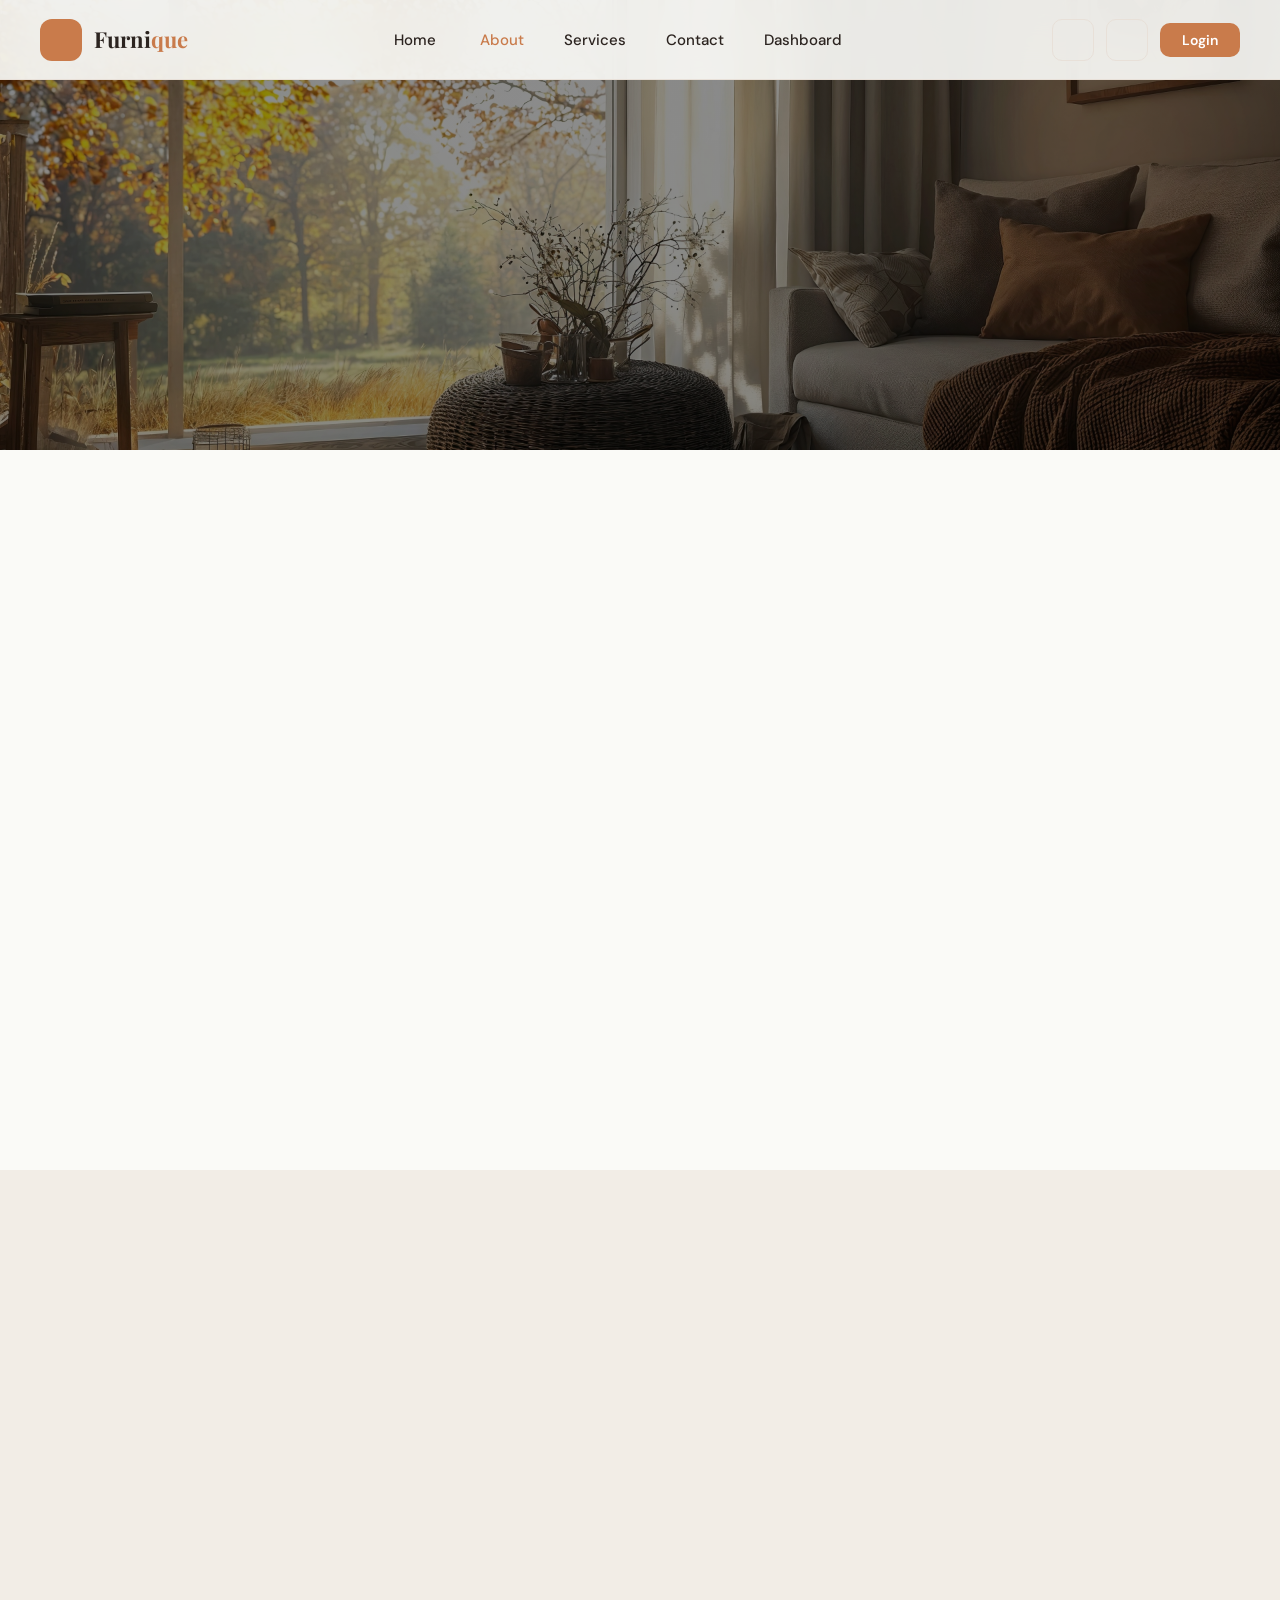
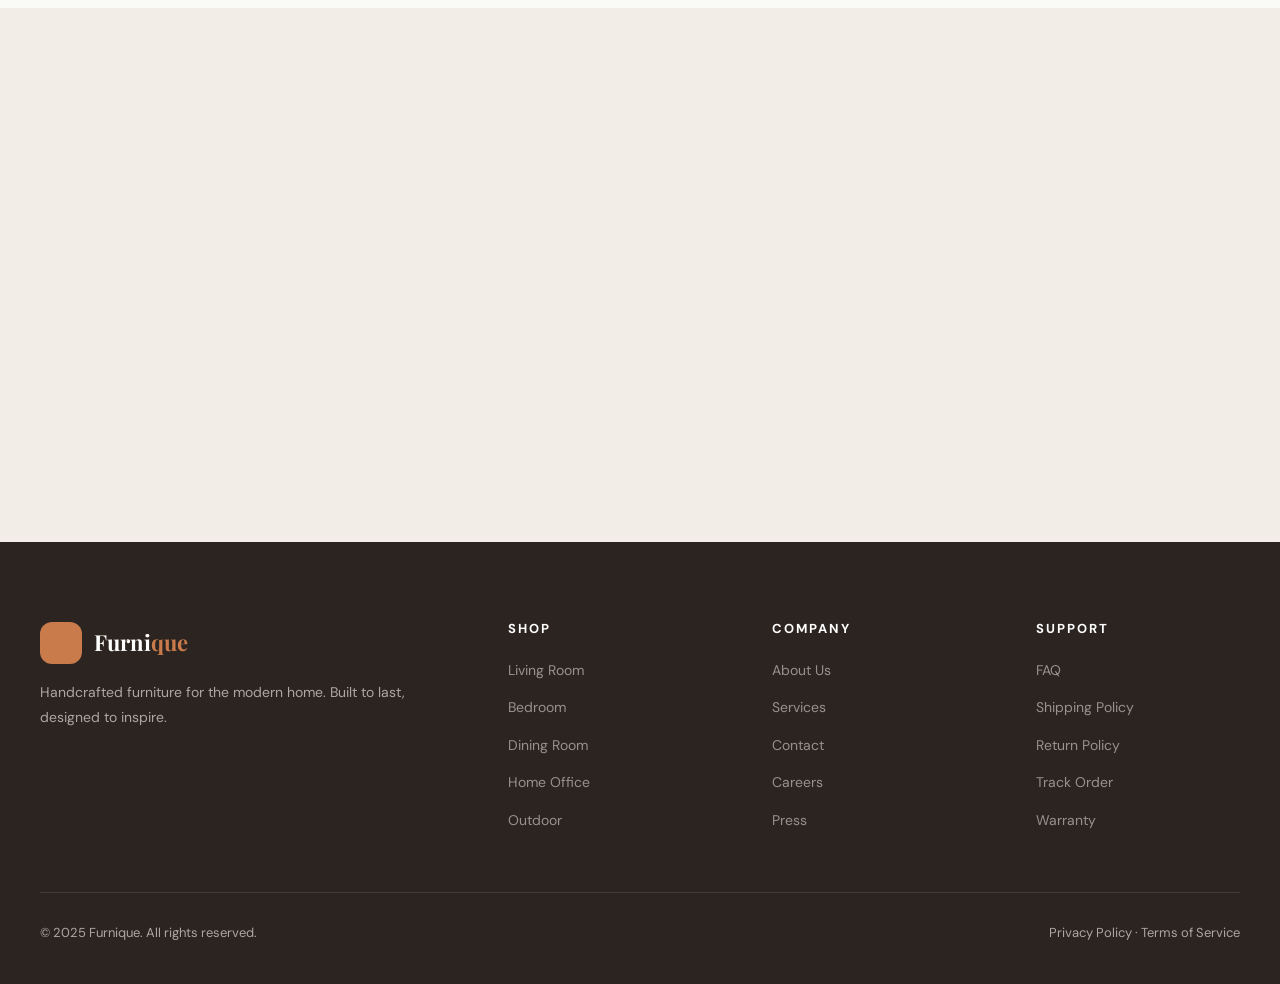
==== commit 5103c762: "Remove social media buttons from footer across all pages" ====
--- a/about.html
+++ b/about.html
@@ -205,12 +205,7 @@
       <div class="footer-brand">
         <a href="index.html" class="logo"><div class="logo-icon"><i data-lucide="armchair"></i></div><span class="logo-text">Furni<span>que</span></span></a>
         <p class="footer-desc">Handcrafted furniture for the modern home. Built to last, designed to inspire.</p>
-        <div class="footer-socials">
-          <a href="#" class="social-btn"><i data-lucide="instagram" style="width:18px"></i></a>
-          <a href="#" class="social-btn"><i data-lucide="facebook" style="width:18px"></i></a>
-          <a href="#" class="social-btn"><i data-lucide="twitter" style="width:18px"></i></a>
-          <a href="#" class="social-btn"><i data-lucide="youtube" style="width:18px"></i></a>
-        </div>
+
       </div>
       <div class="footer-col"><h5>Shop</h5><ul><li><a href="#">Living Room</a></li><li><a href="#">Bedroom</a></li><li><a href="#">Dining Room</a></li><li><a href="#">Home Office</a></li><li><a href="#">Outdoor</a></li></ul></div>
       <div class="footer-col"><h5>Company</h5><ul><li><a href="about.html" class="active">About Us</a></li><li><a href="services.html">Services</a></li><li><a href="contact.html">Contact</a></li><li><a href="#">Careers</a></li><li><a href="#">Press</a></li></ul></div>
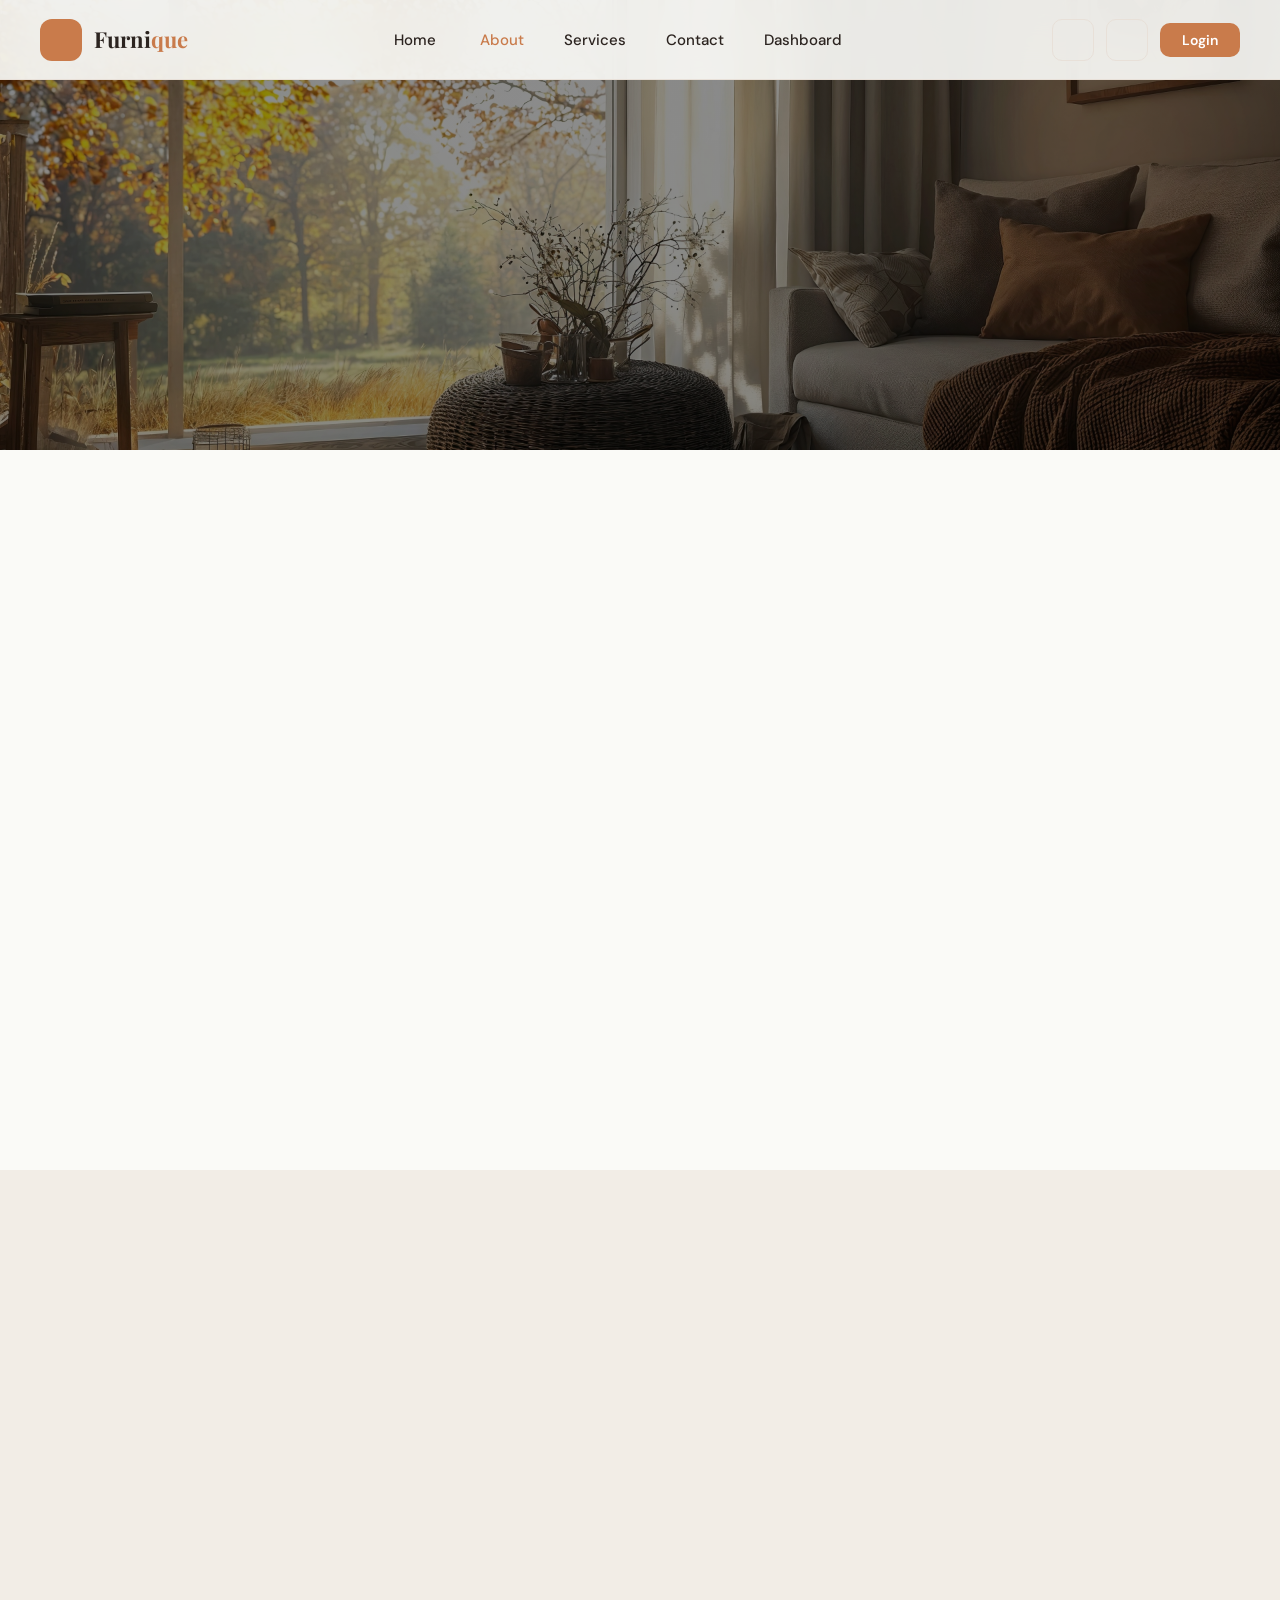
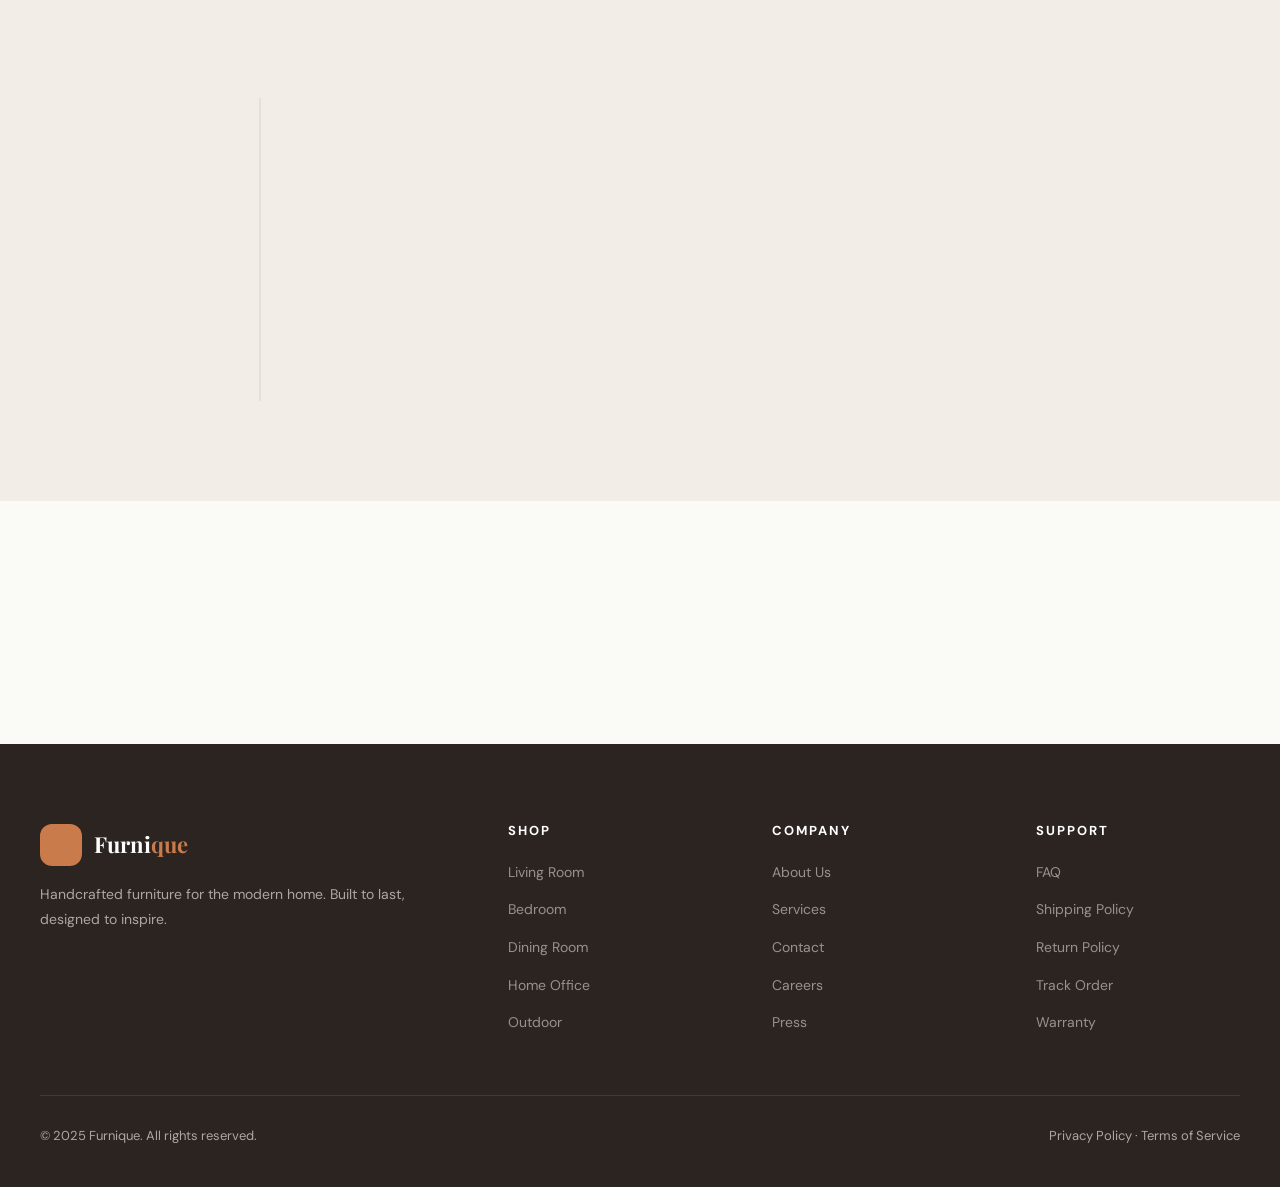
==== commit 5733fab2: "vvvv" ====
--- a/about.html
+++ b/about.html
@@ -91,7 +91,7 @@
       </div>
     </section>
 
-    <!-- Values -->
+    <!-- §2 VALUES -->
     <section class="section-pad" style="background:var(--bg-secondary);">
       <div class="container">
         <div class="section-header reveal">
@@ -134,17 +134,7 @@
       </div>
     </section>
 
-    <!-- Stats -->
-    <div class="stats-bar">
-      <div class="stats-inner">
-        <div class="stat-item reveal"><span class="stat-num">2010</span><div class="stat-label">Founded</div></div>
-        <div class="stat-item reveal delay-1"><span class="stat-num">12K+</span><div class="stat-label">Happy Customers</div></div>
-        <div class="stat-item reveal delay-2"><span class="stat-num">30+</span><div class="stat-label">Countries Served</div></div>
-        <div class="stat-item reveal delay-3"><span class="stat-num">150+</span><div class="stat-label">Craftsmen</div></div>
-      </div>
-    </div>
-
-    <!-- Team -->
+    <!-- §3 TEAM -->
     <section class="section-pad">
       <div class="container">
         <div class="section-header reveal">
@@ -185,19 +175,59 @@
       </div>
     </section>
 
-    <!-- CTA -->
-    <section class="section-pad" style="background:var(--bg-secondary)">
-      <div class="container">
-        <div class="newsletter-box reveal">
-          <h2>Ready to Transform <span style="font-style:italic">Your Home?</span></h2>
-          <p>Book a free design consultation and let our experts help you craft the perfect space.</p>
-          <div style="display:flex;gap:16px;justify-content:center;flex-wrap:wrap;position:relative;z-index:1;">
-            <a href="contact.html" class="btn-primary" style="background:#fff;color:var(--accent)">Book Consultation <i data-lucide="calendar" style="width:16px"></i></a>
-            <a href="index.html" class="btn-primary" style="background:rgba(255,255,255,0.15)">Explore Shop <i data-lucide="arrow-right" style="width:16px"></i></a>
-          </div>
-        </div>
-      </div>
-    </section>
+    <!-- §4 TIMELINE -->
+    <section class="section-pad" style="background:var(--bg-secondary);">
+      <div class="container">
+        <div class="section-header reveal">
+          <div class="tag"><i data-lucide="calendar" style="width:14px"></i> Our Journey</div>
+          <h2>A Decade of <span class="gradient-text">Design</span></h2>
+          <p>From a small Copenhagen workshop to a global furniture brand.</p>
+        </div>
+        <div style="max-width:800px;margin:0 auto;position:relative;padding-left:40px;">
+          <div style="position:absolute;left:19px;top:0;bottom:0;width:2px;background:var(--border);"></div>
+          <div class="reveal" style="margin-bottom:40px;position:relative;">
+            <div style="position:absolute;left:-26px;top:5px;width:12px;height:12px;border-radius:50%;background:var(--accent);border:2px solid var(--bg-primary);"></div>
+            <h4 style="color:var(--accent);margin-bottom:8px;">2010 — The First Spark</h4>
+            <p style="font-size:15px;color:var(--text-muted);">Erik Lindqvist opens a small woodworking shop in Copenhagen, focusing on traditional mortise and tenon joinery.</p>
+          </div>
+          <div class="reveal delay-1" style="margin-bottom:40px;position:relative;">
+            <div style="position:absolute;left:-26px;top:5px;width:12px;height:12px;border-radius:50%;background:var(--accent);border:2px solid var(--bg-primary);"></div>
+            <h4 style="color:var(--accent);margin-bottom:8px;">2015 — Going Global</h4>
+            <p style="font-size:15px;color:var(--text-muted);">Furnique expands online, shipping handcrafted pieces across Europe and opening its first flagship showroom in London.</p>
+          </div>
+          <div class="reveal delay-2" style="position:relative;">
+            <div style="position:absolute;left:-26px;top:5px;width:12px;height:12px;border-radius:50%;background:var(--accent);border:2px solid var(--bg-primary);"></div>
+            <h4 style="color:var(--accent);margin-bottom:8px;">2025 — Sustainable Future</h4>
+            <p style="font-size:15px;color:var(--text-muted);">We reach the milestone of 100% FSC-certified wood across all collections, leading the way in ethical furniture design.</p>
+          </div>
+        </div>
+      </div>
+    </section>
+
+    <!-- §5 STATS -->
+    <div style="background:var(--bg-primary);padding:80px 0;">
+      <div class="container">
+        <div style="display:grid;grid-template-columns:repeat(4,1fr);gap:40px;text-align:center;">
+          <div class="reveal">
+            <h2 style="font-size:48px;margin-bottom:8px;color:var(--accent);">15y</h2>
+            <p style="text-transform:uppercase;letter-spacing:2px;font-size:12px;font-weight:600;color:var(--text-muted);">Experience</p>
+          </div>
+          <div class="reveal delay-1">
+            <h2 style="font-size:48px;margin-bottom:8px;color:var(--accent);">12k+</h2>
+            <p style="text-transform:uppercase;letter-spacing:2px;font-size:12px;font-weight:600;color:var(--text-muted);">Homes Furnished</p>
+          </div>
+          <div class="reveal delay-2">
+            <h2 style="font-size:48px;margin-bottom:8px;color:var(--accent);">30+</h2>
+            <p style="text-transform:uppercase;letter-spacing:2px;font-size:12px;font-weight:600;color:var(--text-muted);">Countries</p>
+          </div>
+          <div class="reveal delay-3">
+            <h2 style="font-size:48px;margin-bottom:8px;color:var(--accent);">150+</h2>
+            <p style="text-transform:uppercase;letter-spacing:2px;font-size:12px;font-weight:600;color:var(--text-muted);">Master Artisans</p>
+          </div>
+        </div>
+      </div>
+    </div>
+
   </main>
 
   <footer class="footer">
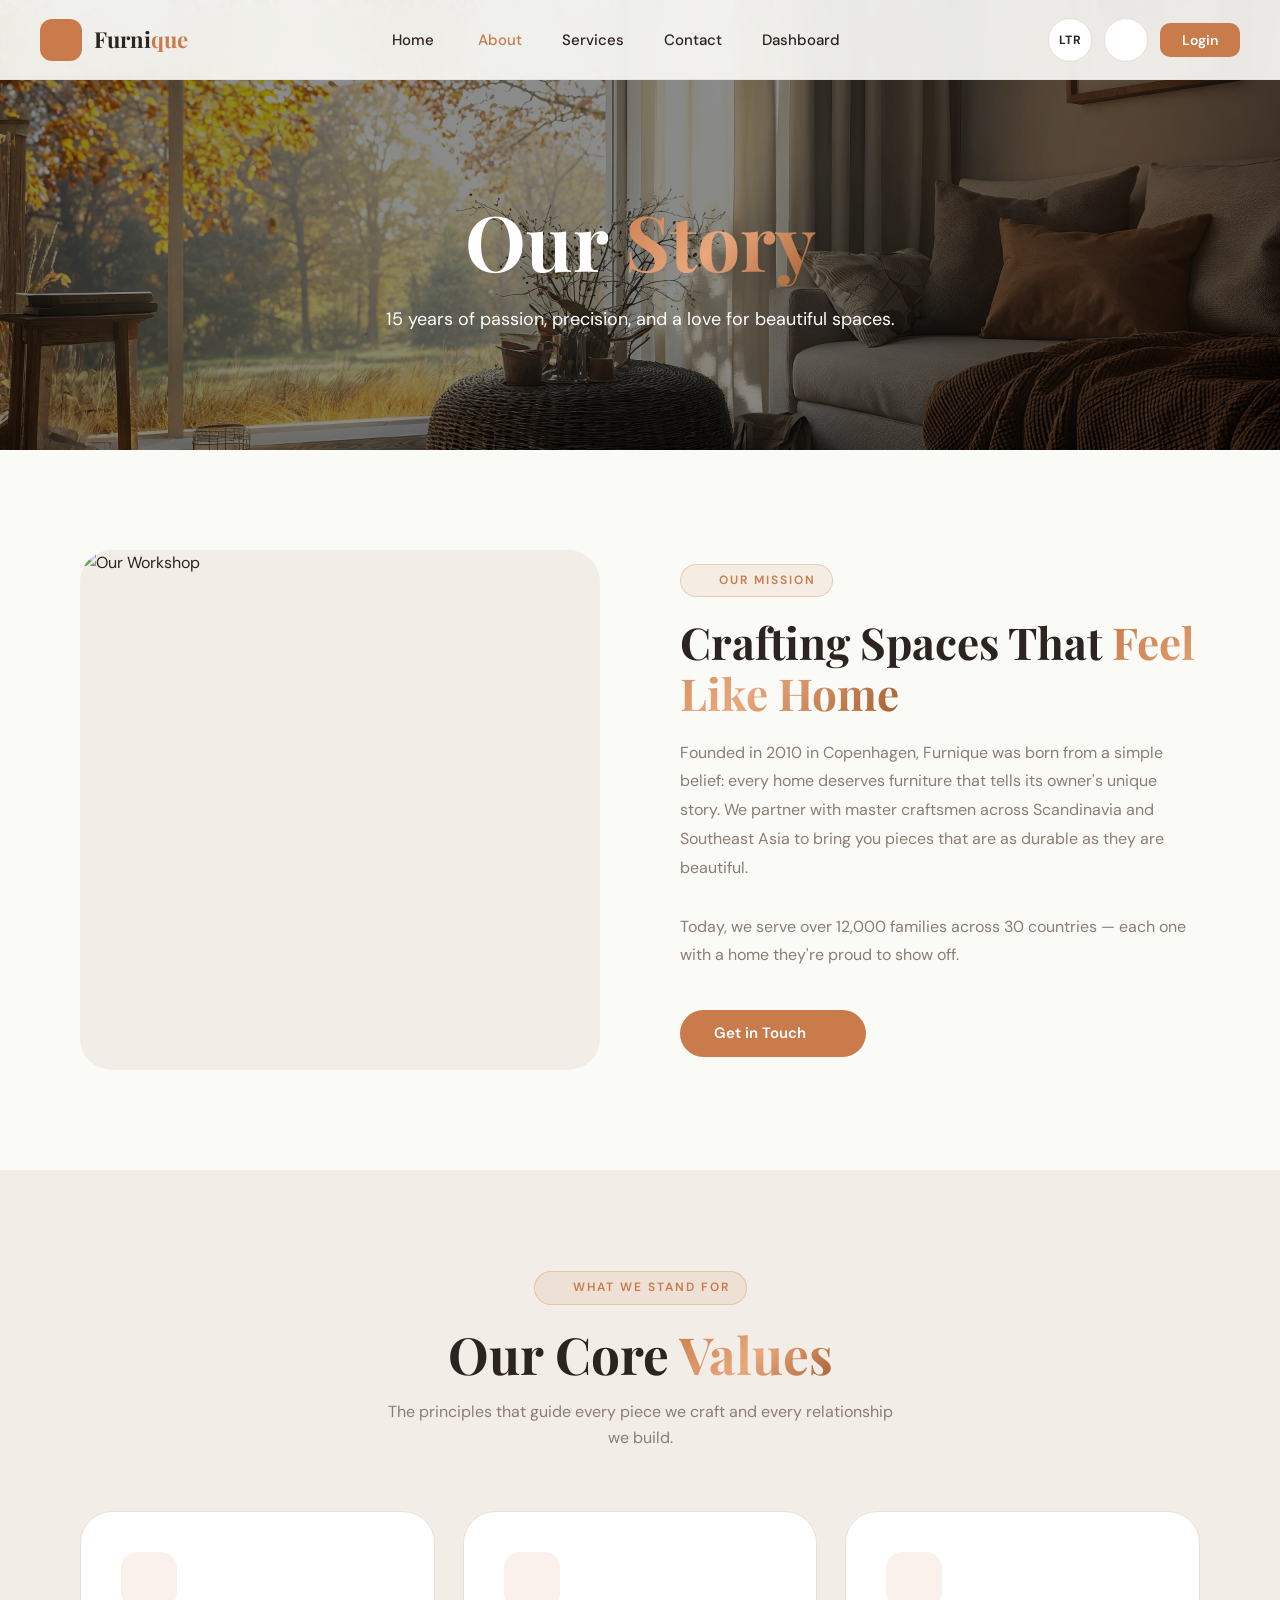
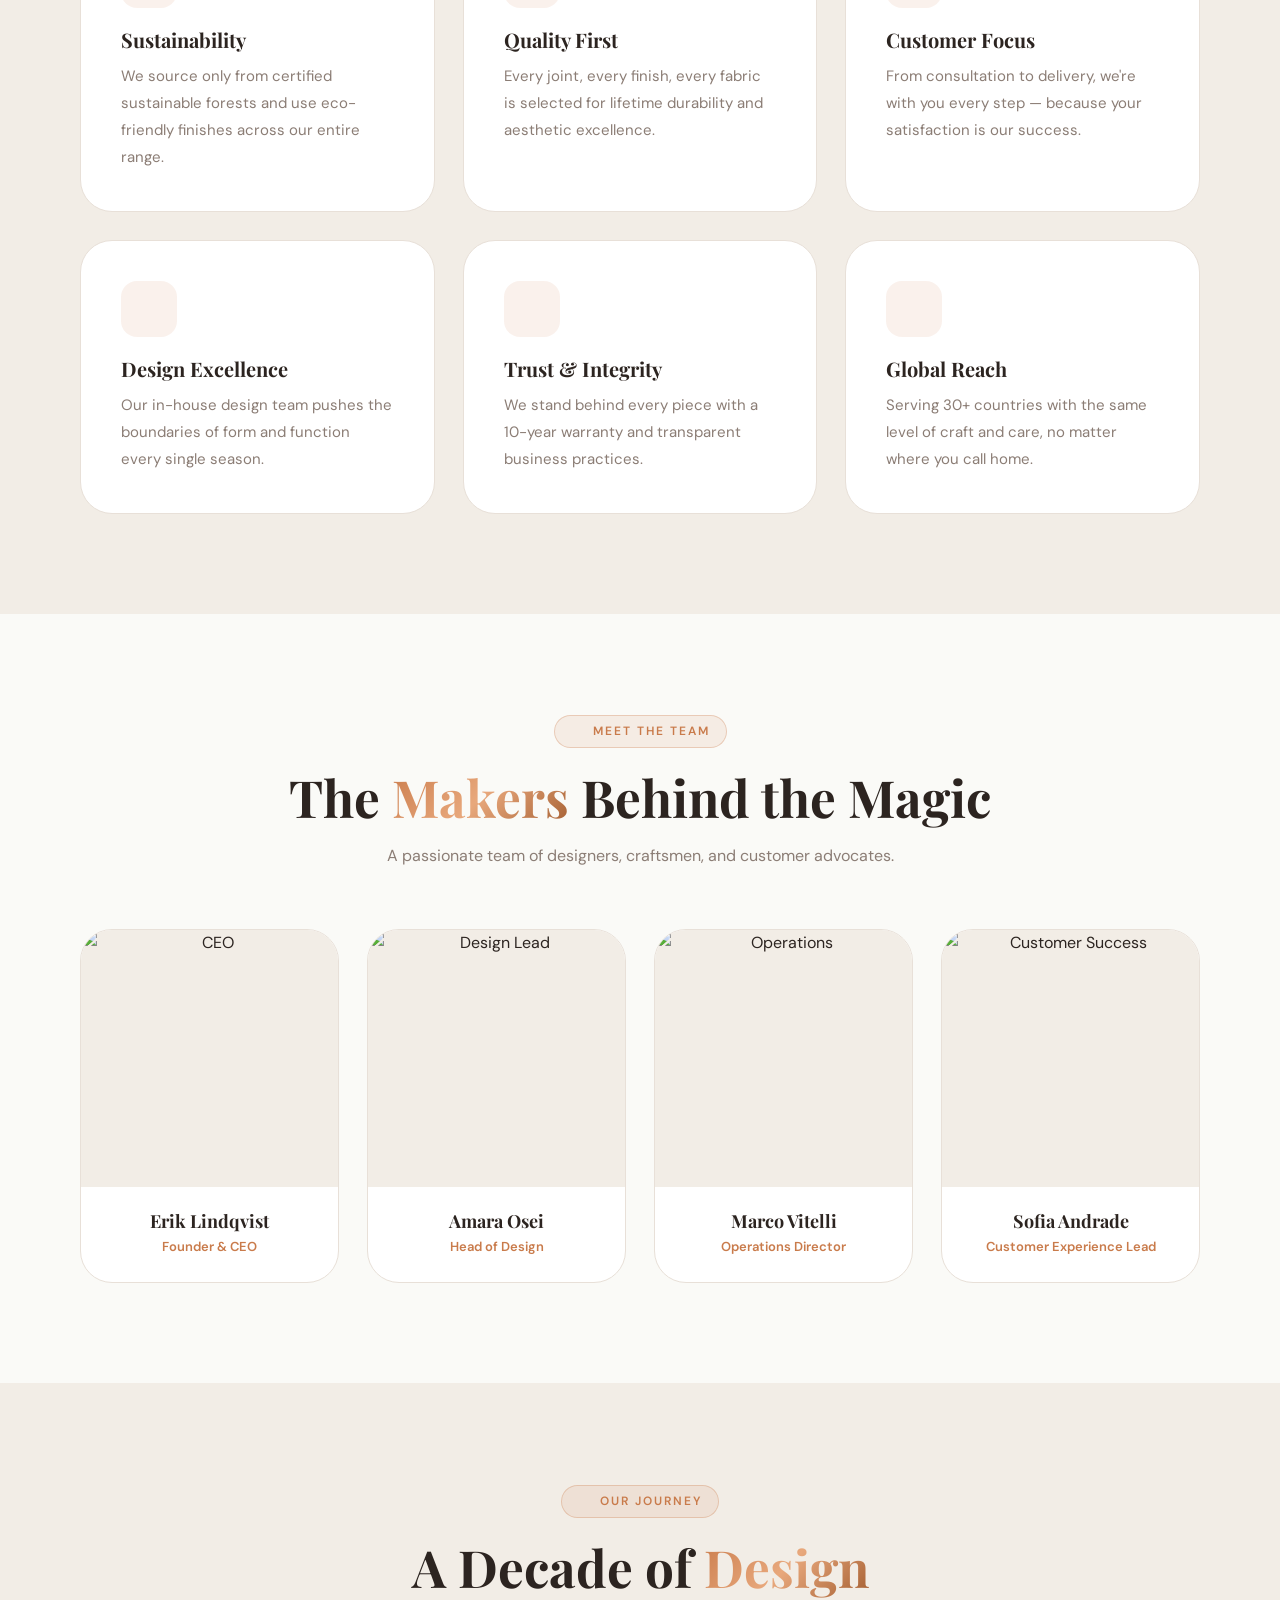
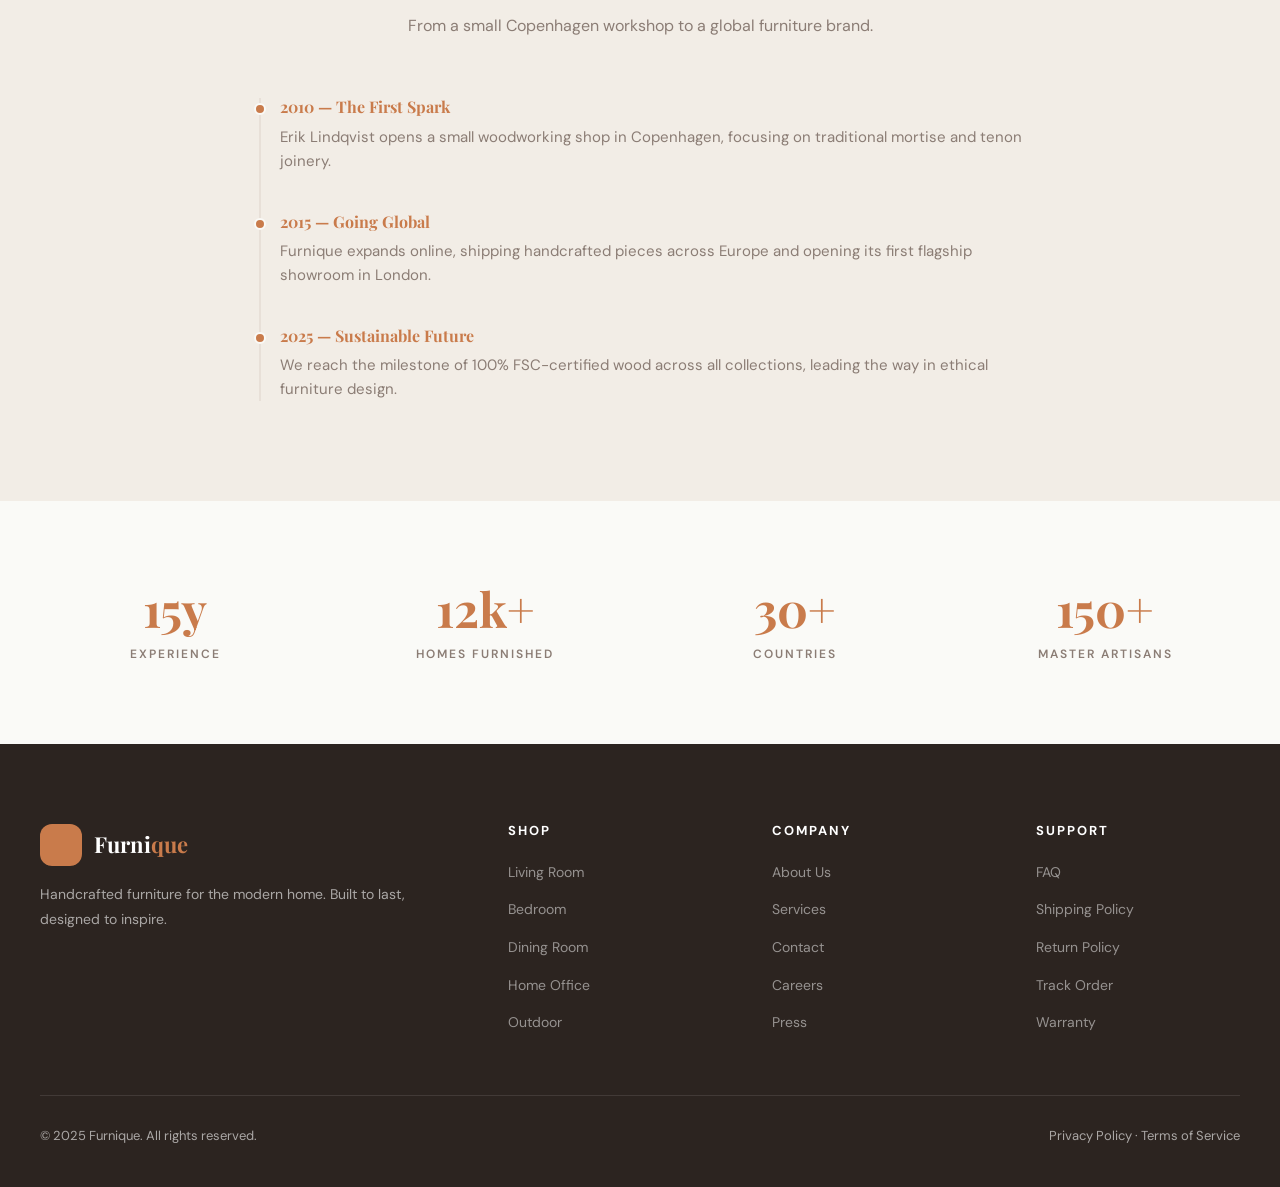
==== commit 305f2fbc: "furnu" ====
--- a/about.html
+++ b/about.html
@@ -53,8 +53,8 @@
       </li>
     </ul>
     <div class="header-right">
-      <button class="btn-theme" onclick="toggleDir()" title="Toggle RTL/LTR"><i data-lucide="globe"></i></button>
-      <button class="btn-theme" onclick="toggleTheme()"><i data-lucide="moon" id="themeIcon"></i></button>
+      <button class="btn-toggle" onclick="toggleDir()" title="Toggle RTL/LTR"><span id="lang-toggle-text">LTR</span></button>
+      <button class="btn-toggle" onclick="toggleTheme()" title="Toggle Theme"><i data-lucide="moon" id="themeIcon"></i></button>
       <a href="login.html" class="btn-shop-now">Login</a>
       <button class="hamburger" onclick="openMobileNav()"><span></span><span></span><span></span></button>
     </div>
@@ -244,27 +244,6 @@
     <div class="footer-bottom"><p>© 2025 Furnique. All rights reserved.</p><p>Privacy Policy · Terms of Service</p></div>
   </footer>
 
-  <script>
-    lucide.createIcons();
-    window.addEventListener('scroll', () => document.getElementById('mainHeader').classList.toggle('scrolled', window.scrollY > 50));
-    function toggleTheme() { document.body.classList.toggle('dark'); const i = document.getElementById('themeIcon'); i.setAttribute('data-lucide', document.body.classList.contains('dark') ? 'sun' : 'moon'); lucide.createIcons(); }
-    function toggleDir() { const h = document.documentElement; h.setAttribute('dir', h.getAttribute('dir') === 'rtl' ? 'ltr' : 'rtl'); }
-    function openMobileNav() { document.getElementById('mobileNav').classList.add('open'); document.getElementById('overlay').classList.add('open'); document.querySelectorAll('.mobile-sub').forEach(s => s.classList.remove('open')); }
-    function closeMobileNav() { document.getElementById('mobileNav').classList.remove('open'); document.getElementById('overlay').classList.remove('open'); }
-    function toggleMobileSub(id, e) { e.preventDefault(); document.getElementById(id).classList.toggle('open'); }
-    function toggleHeaderDropdown(el, e) {
-      e.preventDefault(); e.stopPropagation();
-      const d = el.nextElementSibling;
-      document.querySelectorAll('.dropdown').forEach(dd => { if (dd !== d) dd.classList.remove('open'); });
-      d.classList.toggle('open');
-    }
-    window.addEventListener('click', (e) => {
-      if (!e.target.closest('.nav > li')) {
-        document.querySelectorAll('.dropdown').forEach(d => d.classList.remove('open'));
-      }
-    });
-    const ro = new IntersectionObserver(e => e.forEach(x => { if (x.isIntersecting) x.target.classList.add('visible'); }), { threshold: 0.1 });
-    document.querySelectorAll('.reveal, .reveal-left, .reveal-right').forEach(el => ro.observe(el));
-  </script>
+  <script src="main.js"></script>
 </body>
 </html>
--- a/style.css
+++ b/style.css
@@ -441,23 +441,42 @@
   transition: all var(--transition);
 }
 
-/* Theme Toggle */
-.btn-theme {
-  width: 42px;
-  height: 42px;
-  border-radius: 10px;
+/* Toggles (Theme & Lang) */
+.btn-toggle {
+  width: 44px;
+  height: 44px;
+  border-radius: 50%;
   border: 1px solid var(--border);
-  background: transparent;
+  background: var(--bg-card);
   color: var(--text-primary);
   display: flex;
   align-items: center;
   justify-content: center;
   transition: all var(--transition);
-}
-
-.btn-theme:hover {
+  font-size: 12px;
+  font-weight: 700;
+  cursor: pointer;
+  padding: 0;
+  position: relative;
+  overflow: hidden;
+}
+
+.btn-toggle:hover {
   border-color: var(--accent);
   color: var(--accent);
+  transform: translateY(-2px);
+  box-shadow: var(--shadow);
+}
+
+.btn-toggle i {
+  width: 18px;
+  height: 18px;
+}
+
+/* Ensure language toggle text fits nicely */
+#lang-toggle-text {
+  font-family: 'DM Sans', sans-serif;
+  letter-spacing: 0.5px;
 }
 
 /* ── Mobile Nav ─────────────────────────────────── */
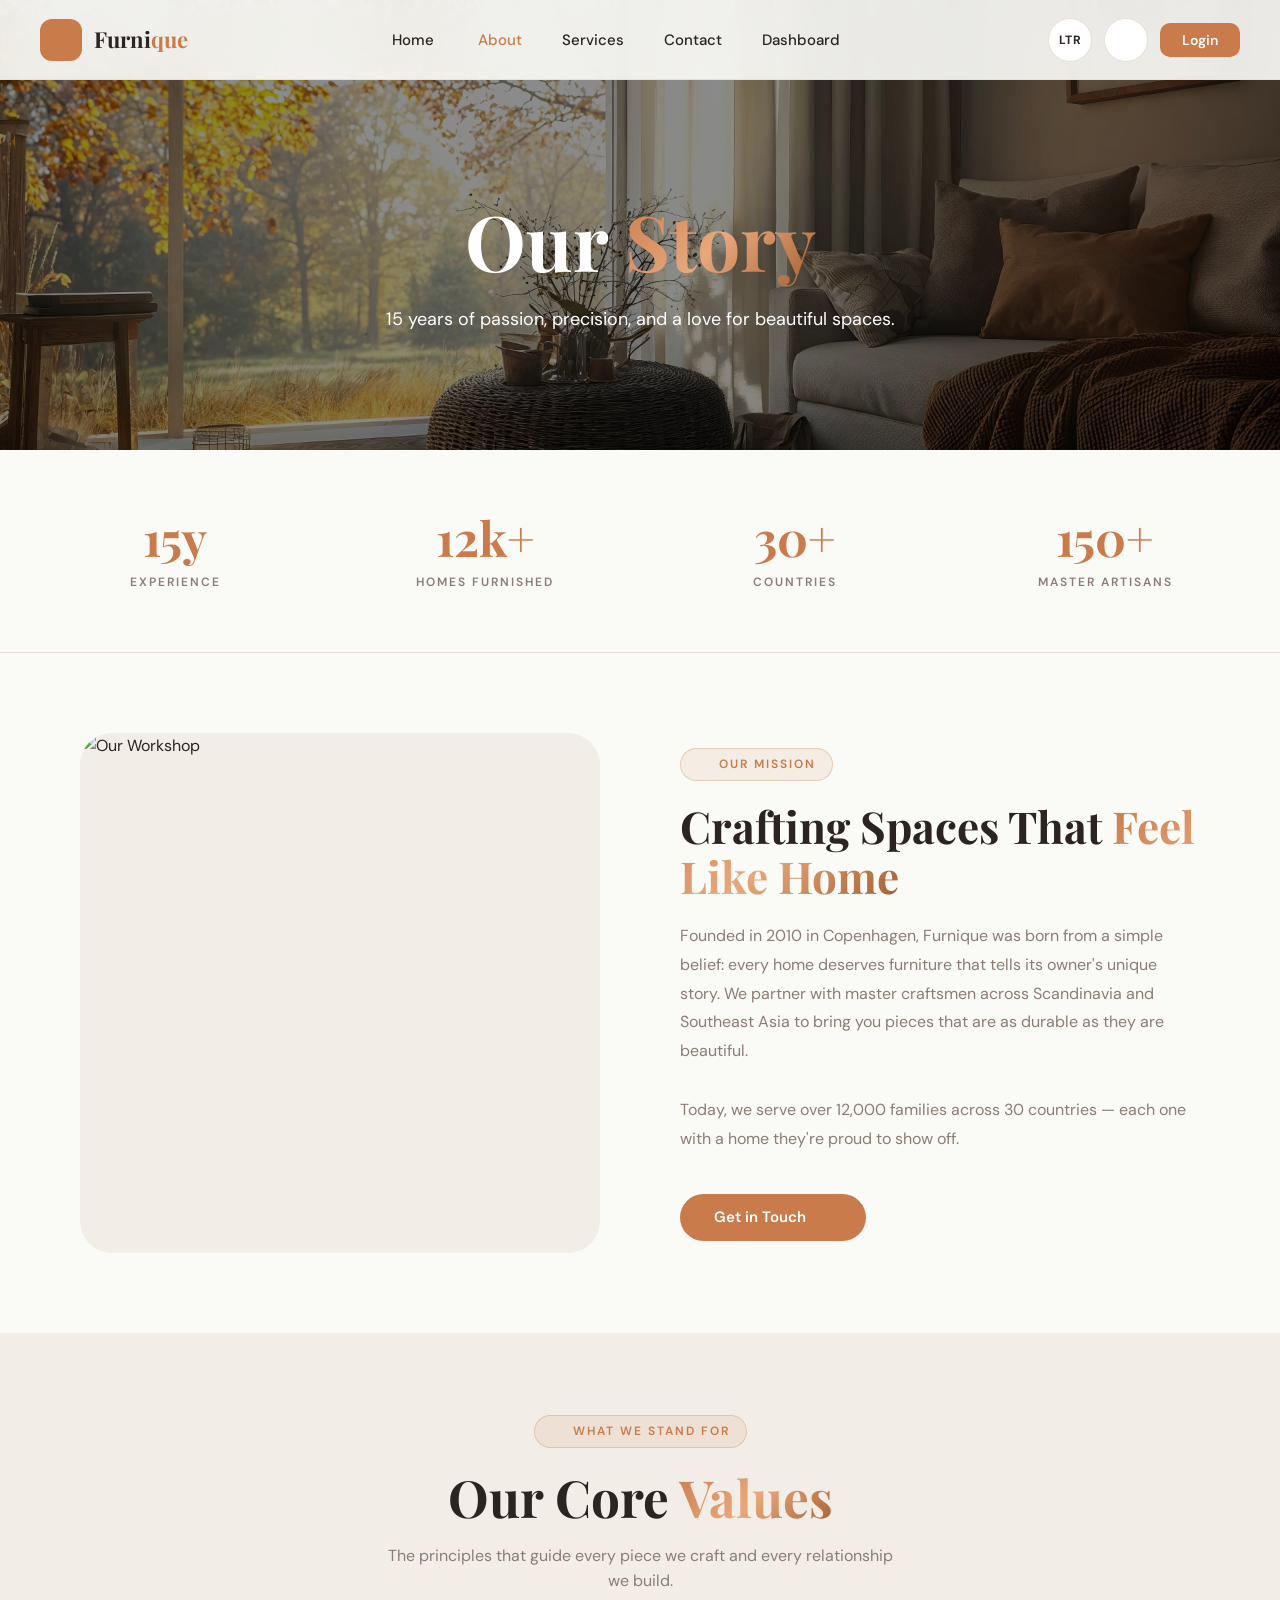
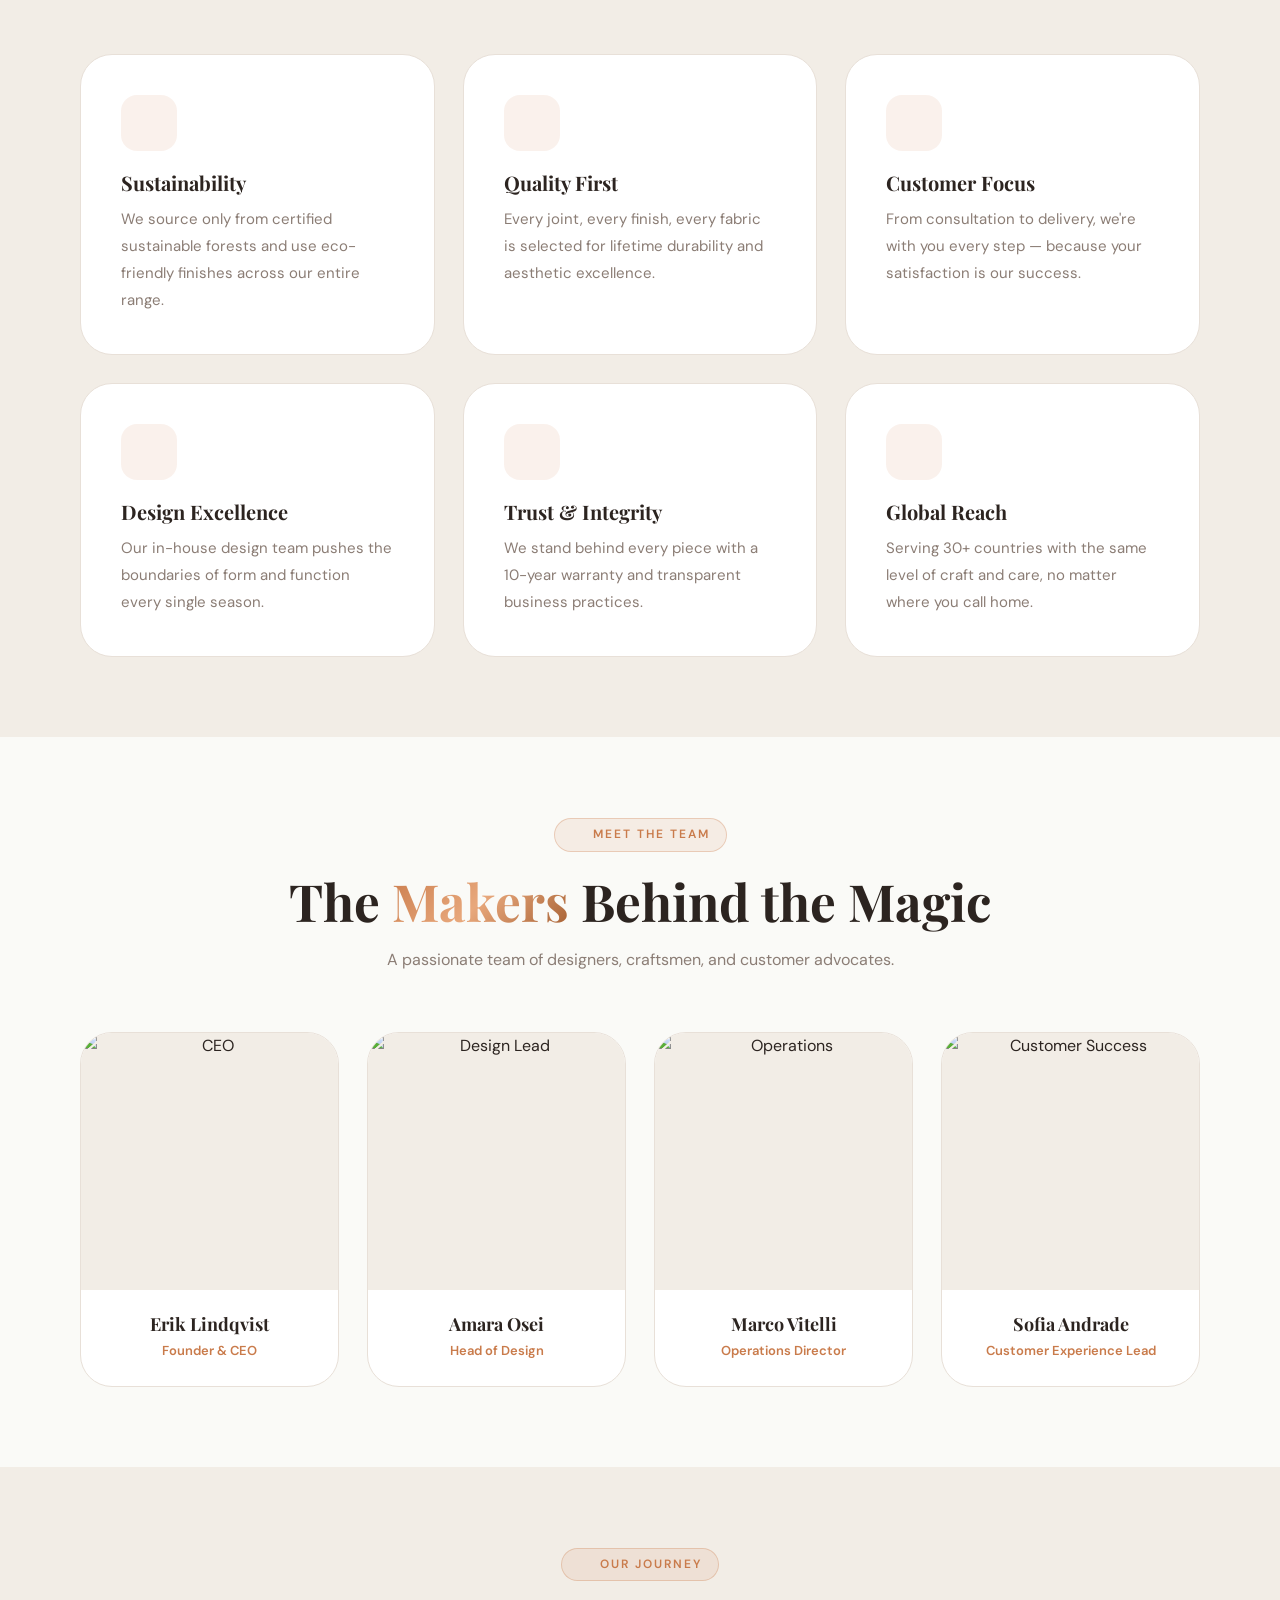
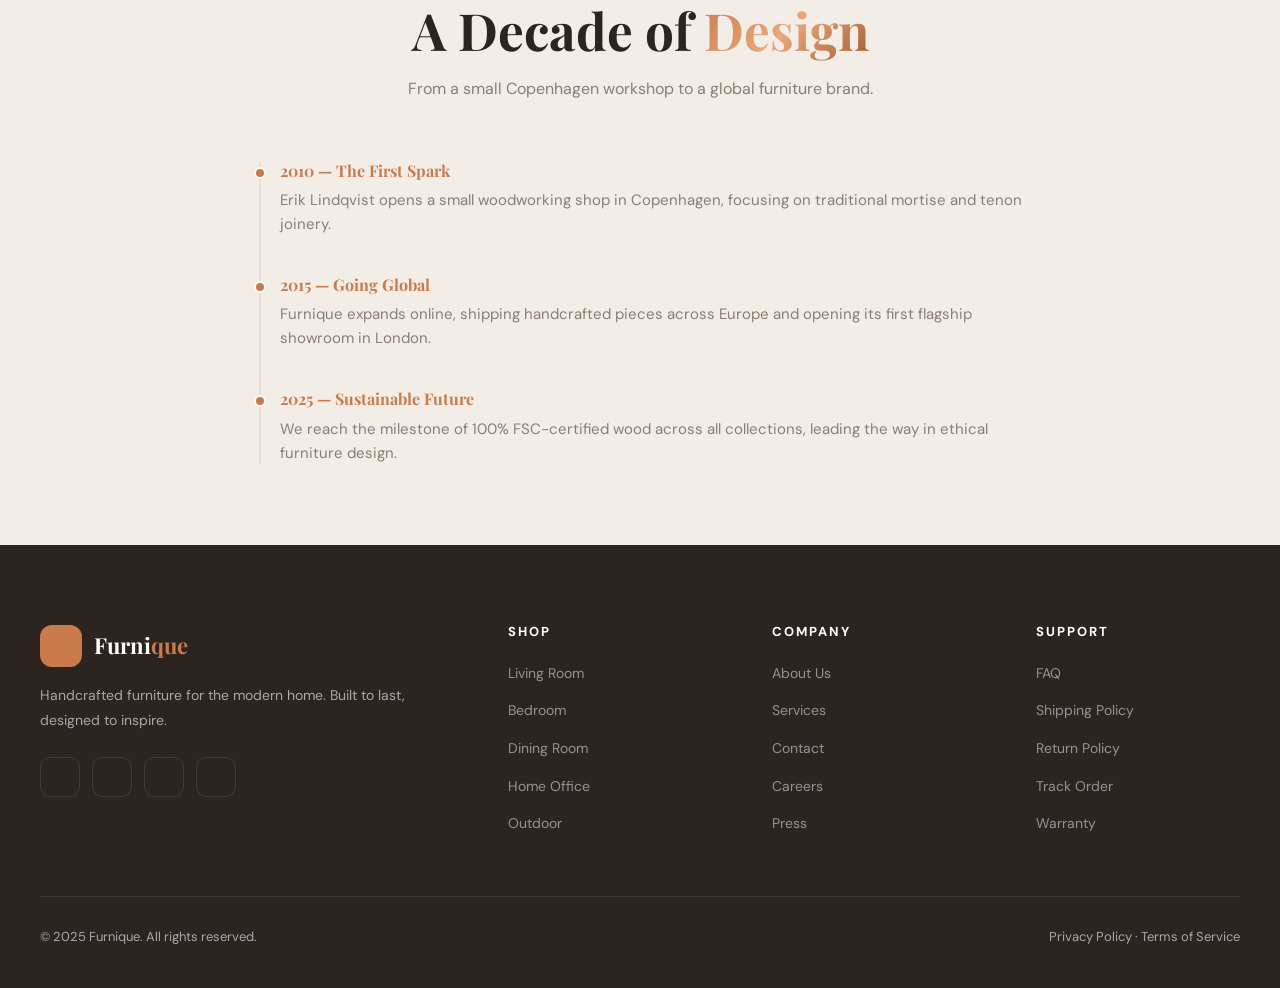
==== commit c11c18f9: "dddd" ====
--- a/about.html
+++ b/about.html
@@ -71,6 +71,30 @@
       </div>
     </section>
 
+    <!-- §5 STATS -->
+    <div style="background:var(--bg-primary);padding:60px 0;border-bottom:1px solid var(--border);">
+      <div class="container">
+        <div style="display:grid;grid-template-columns:repeat(4,1fr);gap:40px;text-align:center;">
+          <div class="reveal">
+            <h2 style="font-size:48px;margin-bottom:8px;color:var(--accent);">15y</h2>
+            <p style="text-transform:uppercase;letter-spacing:2px;font-size:12px;font-weight:600;color:var(--text-muted);">Experience</p>
+          </div>
+          <div class="reveal delay-1">
+            <h2 style="font-size:48px;margin-bottom:8px;color:var(--accent);">12k+</h2>
+            <p style="text-transform:uppercase;letter-spacing:2px;font-size:12px;font-weight:600;color:var(--text-muted);">Homes Furnished</p>
+          </div>
+          <div class="reveal delay-2">
+            <h2 style="font-size:48px;margin-bottom:8px;color:var(--accent);">30+</h2>
+            <p style="text-transform:uppercase;letter-spacing:2px;font-size:12px;font-weight:600;color:var(--text-muted);">Countries</p>
+          </div>
+          <div class="reveal delay-3">
+            <h2 style="font-size:48px;margin-bottom:8px;color:var(--accent);">150+</h2>
+            <p style="text-transform:uppercase;letter-spacing:2px;font-size:12px;font-weight:600;color:var(--text-muted);">Master Artisans</p>
+          </div>
+        </div>
+      </div>
+    </div>
+
     <!-- Mission -->
     <section class="section-pad">
       <div class="container">
@@ -204,29 +228,7 @@
       </div>
     </section>
 
-    <!-- §5 STATS -->
-    <div style="background:var(--bg-primary);padding:80px 0;">
-      <div class="container">
-        <div style="display:grid;grid-template-columns:repeat(4,1fr);gap:40px;text-align:center;">
-          <div class="reveal">
-            <h2 style="font-size:48px;margin-bottom:8px;color:var(--accent);">15y</h2>
-            <p style="text-transform:uppercase;letter-spacing:2px;font-size:12px;font-weight:600;color:var(--text-muted);">Experience</p>
-          </div>
-          <div class="reveal delay-1">
-            <h2 style="font-size:48px;margin-bottom:8px;color:var(--accent);">12k+</h2>
-            <p style="text-transform:uppercase;letter-spacing:2px;font-size:12px;font-weight:600;color:var(--text-muted);">Homes Furnished</p>
-          </div>
-          <div class="reveal delay-2">
-            <h2 style="font-size:48px;margin-bottom:8px;color:var(--accent);">30+</h2>
-            <p style="text-transform:uppercase;letter-spacing:2px;font-size:12px;font-weight:600;color:var(--text-muted);">Countries</p>
-          </div>
-          <div class="reveal delay-3">
-            <h2 style="font-size:48px;margin-bottom:8px;color:var(--accent);">150+</h2>
-            <p style="text-transform:uppercase;letter-spacing:2px;font-size:12px;font-weight:600;color:var(--text-muted);">Master Artisans</p>
-          </div>
-        </div>
-      </div>
-    </div>
+
 
   </main>
 
@@ -235,7 +237,12 @@
       <div class="footer-brand">
         <a href="index.html" class="logo"><div class="logo-icon"><i data-lucide="armchair"></i></div><span class="logo-text">Furni<span>que</span></span></a>
         <p class="footer-desc">Handcrafted furniture for the modern home. Built to last, designed to inspire.</p>
-
+        <div class="footer-socials" style="display:flex;gap:12px;margin-top:20px;">
+          <a href="#" class="social-btn"><i data-lucide="instagram"></i></a>
+          <a href="#" class="social-btn"><i data-lucide="facebook"></i></a>
+          <a href="#" class="social-btn"><i data-lucide="twitter"></i></a>
+          <a href="#" class="social-btn"><i data-lucide="linkedin"></i></a>
+        </div>
       </div>
       <div class="footer-col"><h5>Shop</h5><ul><li><a href="#">Living Room</a></li><li><a href="#">Bedroom</a></li><li><a href="#">Dining Room</a></li><li><a href="#">Home Office</a></li><li><a href="#">Outdoor</a></li></ul></div>
       <div class="footer-col"><h5>Company</h5><ul><li><a href="about.html" class="active">About Us</a></li><li><a href="services.html">Services</a></li><li><a href="contact.html">Contact</a></li><li><a href="#">Careers</a></li><li><a href="#">Press</a></li></ul></div>
--- a/style.css
+++ b/style.css
@@ -31,16 +31,16 @@
 
 /* Dark theme */
 .dark {
-  --bg-primary: #1A1714;
-  --bg-secondary: #211E1A;
-  --bg-card: #272220;
-  --bg-card2: #2E2A26;
+  --bg-primary: #000000;
+  --bg-secondary: #0A0A0A;
+  --bg-card: #121212;
+  --bg-card2: #181818;
   --text-primary: #F5EFE8;
   --text-muted: #A09080;
   --border: rgba(255, 255, 255, 0.08);
   --border-dark: rgba(255, 255, 255, 0.15);
-  --shadow: 0 4px 30px rgba(0, 0, 0, 0.4);
-  --shadow-lg: 0 20px 60px rgba(0, 0, 0, 0.6);
+  --shadow: 0 4px 30px rgba(0, 0, 0, 0.8);
+  --shadow-lg: 0 20px 60px rgba(0, 0, 0, 0.9);
 }
 
 /* ── Reset ──────────────────────────────────────── */
@@ -125,7 +125,7 @@
 }
 
 .section-pad {
-  padding: 100px 40px;
+  padding: 80px 40px;
 }
 
 /* ── Section Header ─────────────────────────────── */
@@ -2352,10 +2352,15 @@
 
 @media (max-width: 1024px) {
 
-  .container,
+  .container {
+    max-width: 900px;
+    padding-left: 30px;
+    padding-right: 30px;
+    margin: 0 auto;
+  }
+
   .section-pad {
-    padding-left: 24px;
-    padding-right: 24px;
+    padding: 60px 0;
   }
 
   .hero-inner {
@@ -2490,13 +2495,14 @@
   }
 
   .footer-inner {
-    grid-template-columns: 1fr;
+    grid-template-columns: repeat(2, 1fr);
+    gap: 40px;
   }
 
   .footer-bottom {
-    flex-direction: column;
-    gap: 12px;
-    text-align: center;
+    flex-direction: row;
+    justify-content: space-between;
+    text-align: left;
   }
 
   .dash-stat-grid {
@@ -2544,6 +2550,44 @@
 
   .stats-inner {
     grid-template-columns: 1fr 1fr;
+  }
+}
+
+@media (max-width: 360px) {
+  :root {
+    --section-pad: 40px 16px;
+  }
+  
+  .container {
+    padding-left: 16px;
+    padding-right: 16px;
+  }
+
+  .hero-content h1 {
+    font-size: 30px;
+  }
+
+  .logo-text {
+    font-size: 20px;
+  }
+
+  .btn-shop-now, .btn-primary {
+    padding: 12px 24px;
+    font-size: 14px;
+  }
+
+  .cat-grid {
+    grid-template-columns: 1fr;
+  }
+
+  .stats-inner {
+    grid-template-columns: 1fr;
+    gap: 30px;
+  }
+  
+  /* Prevent horizontal overflow */
+  body {
+    overflow-x: hidden;
   }
 }
 
